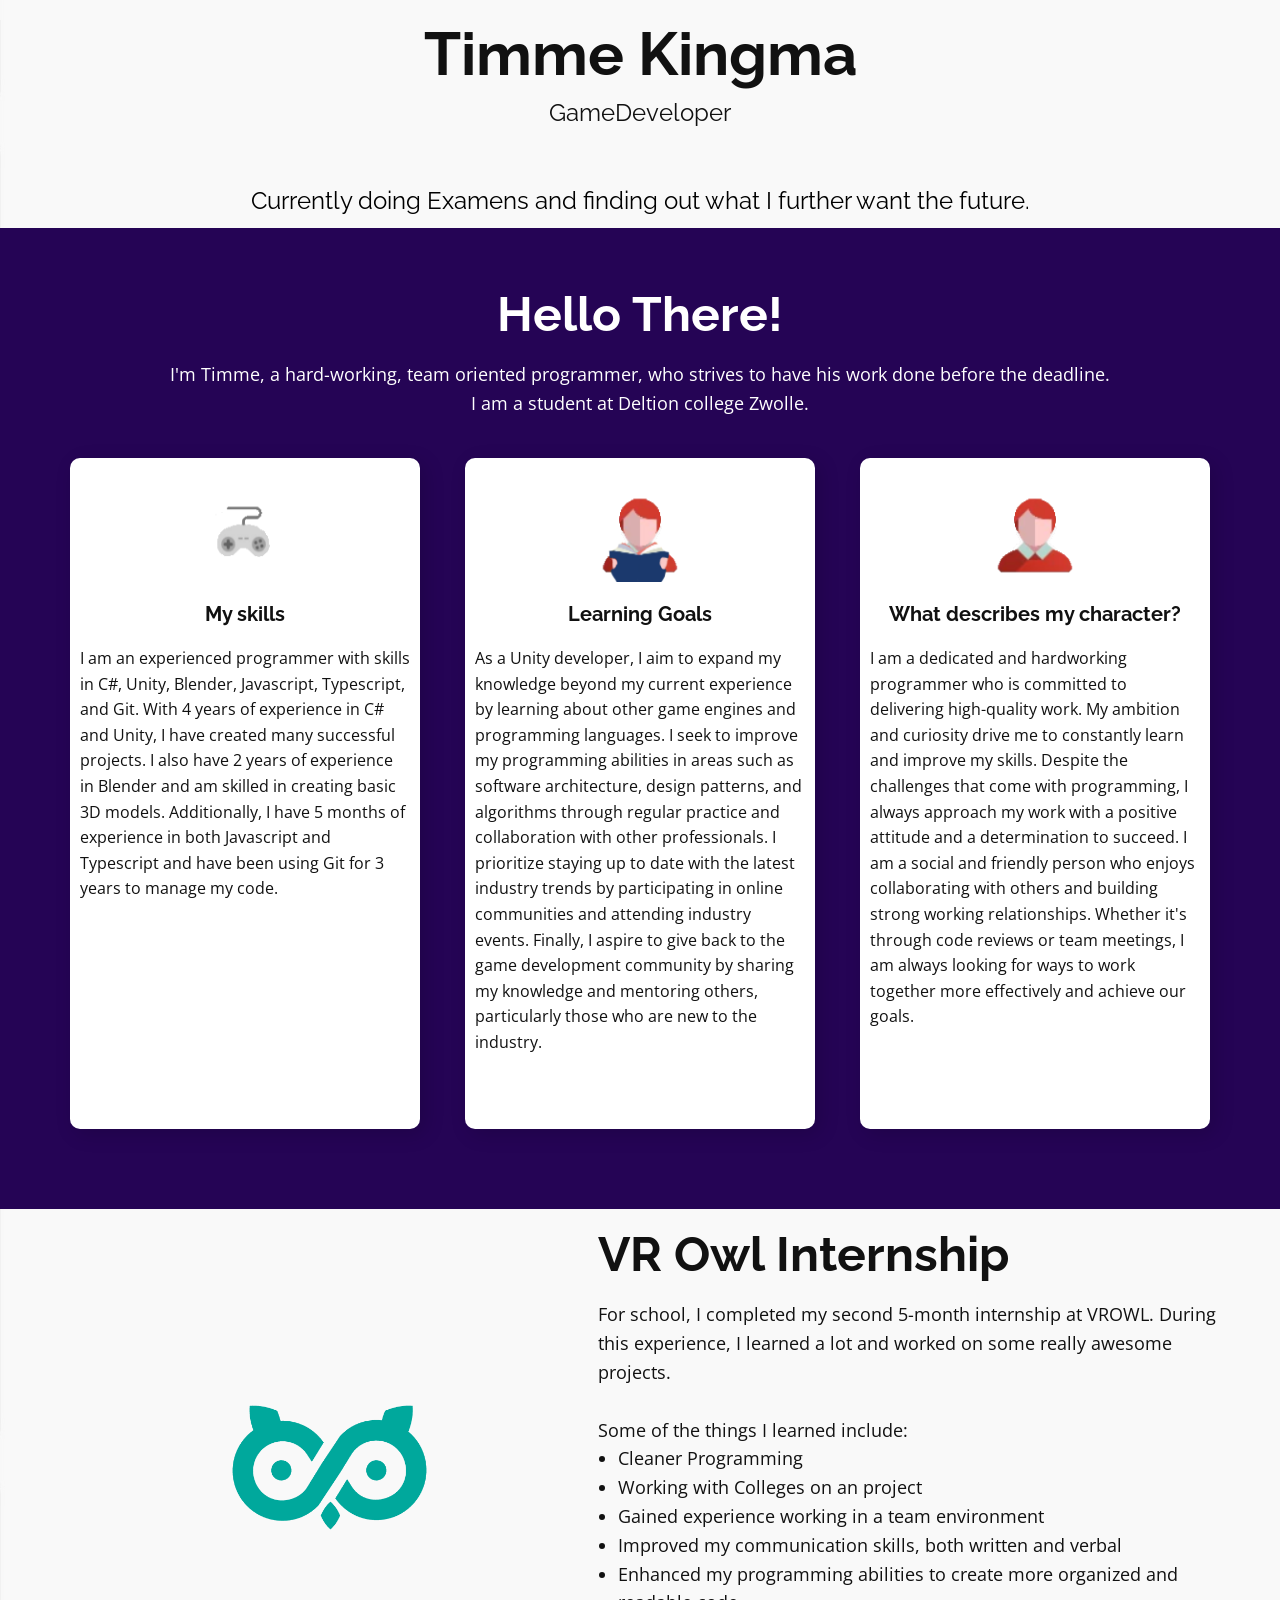
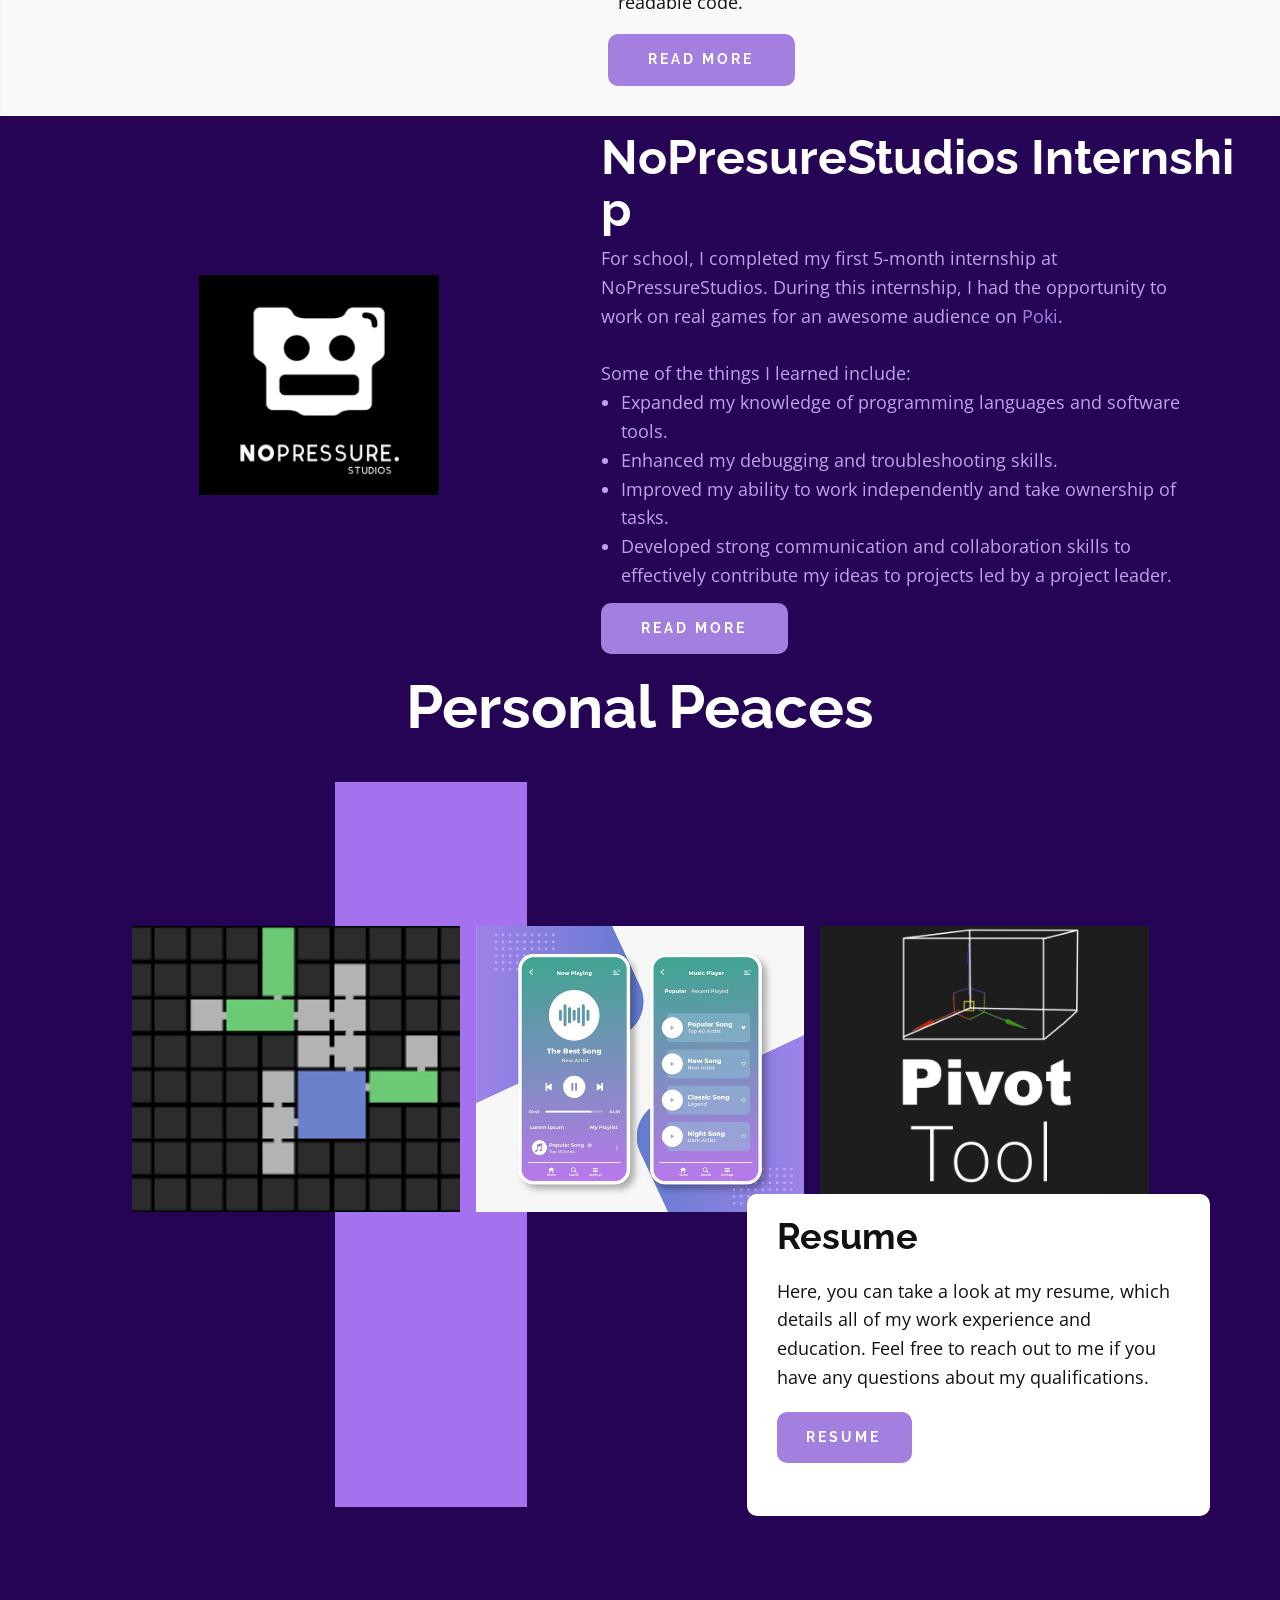
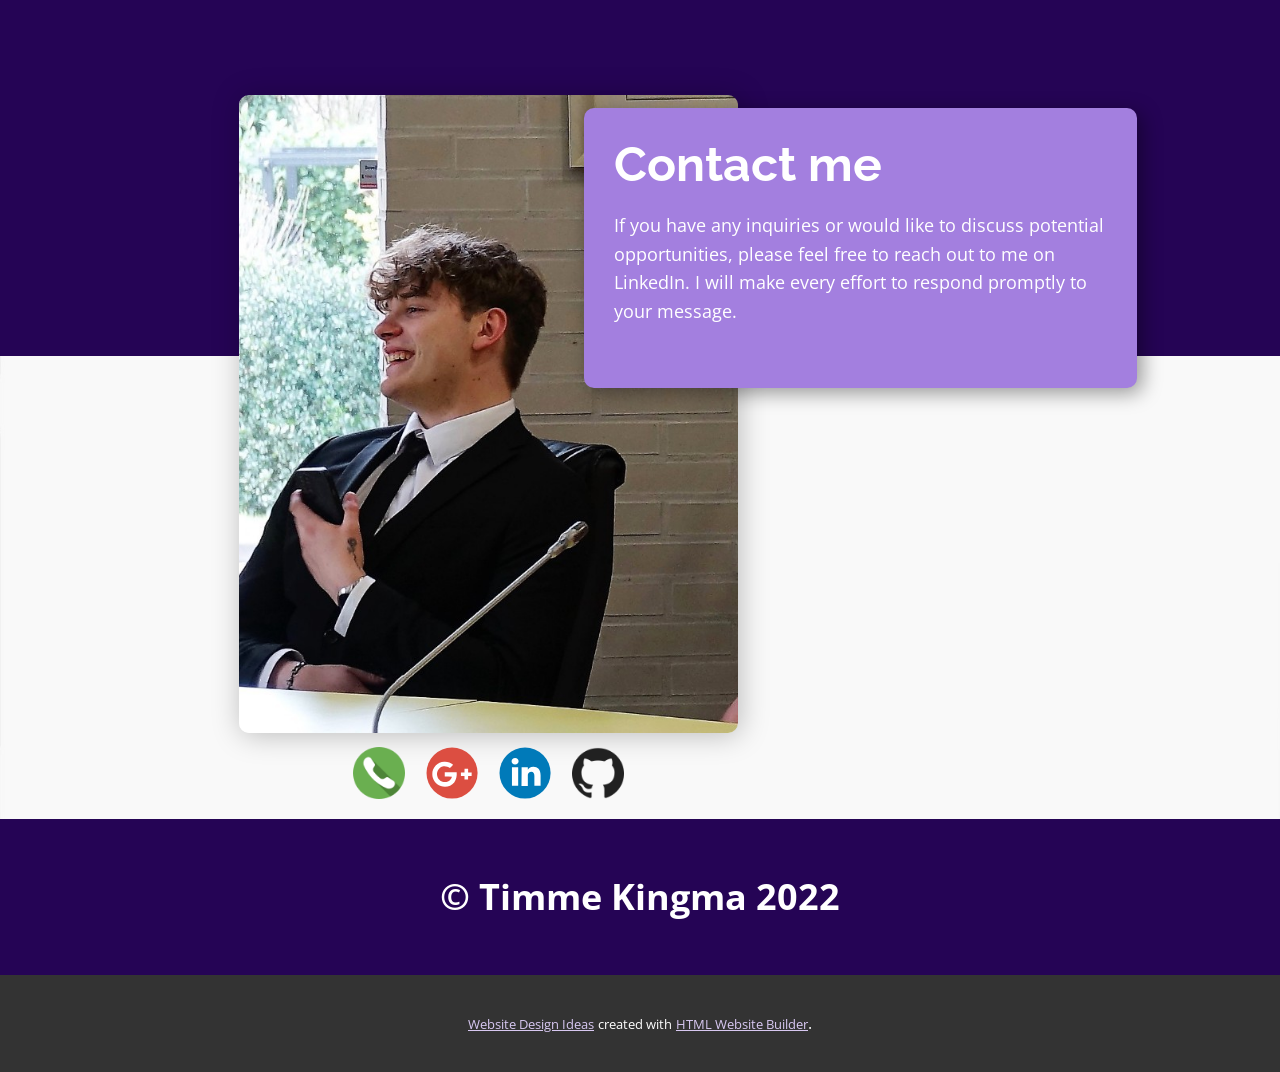
==== Home.html @ 7c161f09 "test" ====
<!DOCTYPE html>
<html style="font-size: 16px;" lang="nl"><head>
    <meta name="viewport" content="width=device-width, initial-scale=1.0">
    <meta charset="utf-8">
    <meta name="keywords" content="Mobile App Development, ​Stimulate your cognitive abilities while having fun, What We Do, Testimonials, Company Services, ​Love the way you work together?, Our Portfolio, About Us, ​Our way, Get in Touch, ​Level up your brand">
    <meta name="description" content="">
    <title>Home</title>
    <link rel="stylesheet" href="nicepage.css" media="screen">
<link rel="stylesheet" href="Home.css" media="screen">
    <script class="u-script" type="text/javascript" src="jquery.js" defer=""></script>
    <script class="u-script" type="text/javascript" src="nicepage.js" defer=""></script>
    <meta name="generator" content="Nicepage 5.6.2, nicepage.com">
    <link id="u-theme-google-font" rel="stylesheet" href="https://fonts.googleapis.com/css?family=Raleway:100,100i,200,200i,300,300i,400,400i,500,500i,600,600i,700,700i,800,800i,900,900i|Open+Sans:300,300i,400,400i,500,500i,600,600i,700,700i,800,800i">
    <link id="u-page-google-font" rel="stylesheet" href="https://fonts.googleapis.com/css?family=Raleway:100,100i,200,200i,300,300i,400,400i,500,500i,600,600i,700,700i,800,800i,900,900i">
    
    
    
    
    
    
    
    <script type="application/ld+json">{
		"@context": "http://schema.org",
		"@type": "Organization",
		"name": "TimmeKingma"
}</script>
    <meta name="theme-color" content="#a37fdf">
    <meta property="og:title" content="Home">
    <meta property="og:type" content="website">
  <meta data-intl-tel-input-cdn-path="intlTelInput/"></head>
  <body class="u-body u-xl-mode" data-lang="nl"><header class="u-clearfix u-container-align-center u-header u-image u-header" id="sec-d402" data-image-width="1980" data-image-height="1321"><div class="u-clearfix u-sheet u-sheet-1"></div></header>
    <section class="u-clearfix u-image u-section-1" id="sec-25ad" data-image-width="1980" data-image-height="1321">
      <div class="u-clearfix u-sheet u-sheet-1">
        <h1 class="u-align-center u-text u-text-1" data-lang-en="Mobile App Development">Timme Kingma</h1>
        <h4 class="u-align-center u-text u-text-2">GameDeveloper</h4>
        <h4 class="u-align-center u-text u-text-black u-text-3"> Currently doing Examens and finding out what I further want the future.</h4>
      </div>
    </section>
    <section class="u-align-center u-clearfix u-palette-5-base u-section-2" id="carousel_d2df">
      <h2 class="u-text u-text-default u-text-1" data-lang-en="Company Services"> Hello There!</h2>
      <p class="u-text u-text-2" data-lang-en="Sample text. Click to select the text box. Click again or double click to start editing the text.&amp;nbsp;Duis aute irure dolor in reprehenderit in voluptate velit esse cillum dolore eu . "> I'm Timme, a hard-working, team oriented programmer, who strives to have his work done before the deadline.<br>&nbsp;I am a student at Deltion college Zwolle.&nbsp;
      </p>
      <div class="u-expanded-width u-shape u-shape-rectangle u-shape-1"></div>
      <div class="u-list u-list-1">
        <div class="u-repeater u-repeater-1">
          <div class="u-container-style u-list-item u-radius-10 u-repeater-item u-shape-round u-white u-list-item-1">
            <div class="u-container-layout u-similar-container u-valign-top u-container-layout-1">
              <img class="u-image u-image-contain u-image-1" src="images/gameicon.png" data-image-width="89" data-image-height="98">
              <h4 class="u-align-center u-text u-text-3" data-lang-en="Prototyping">My skills</h4>
              <p class="u-align-left u-text u-text-4" data-lang-en="Sample text. Click to select the text box. Click again or double click to start editing the text."> I am an experienced programmer with skills in C#, Unity, Blender, Javascript, Typescript, and Git. With 4 years of experience in C# and Unity, I have created many successful projects. I also have 2 years of experience in Blender and am skilled in creating basic 3D models. Additionally, I have 5 months of experience in both Javascript and Typescript and have been using Git for 3 years to manage my code.</p>
            </div>
          </div>
          <div class="u-container-style u-list-item u-radius-10 u-repeater-item u-shape-round u-white u-list-item-2">
            <div class="u-container-layout u-similar-container u-valign-top u-container-layout-2">
              <img class="u-image u-image-contain u-image-2" src="images/learningicon.png" data-image-width="89" data-image-height="98">
              <h4 class="u-align-center u-text u-text-5" data-lang-en="Development">Learning Goals</h4>
              <p class="u-align-left u-text u-text-6" data-lang-en="Sample text. Click to select the text box. Click again or double click to start editing the text."> As a Unity developer, I aim to expand my knowledge beyond my current experience by learning about other game engines and programming languages. I seek to improve my programming abilities in areas such as software architecture, design patterns, and algorithms through regular practice and collaboration with other professionals. I prioritize staying up to date with the latest industry trends by participating in online communities and attending industry events. Finally, I aspire to give back to the game development community by sharing my knowledge and mentoring others, particularly those who are new to the industry.</p>
            </div>
          </div>
          <div class="u-container-style u-list-item u-radius-10 u-repeater-item u-shape-round u-white u-list-item-3">
            <div class="u-container-layout u-similar-container u-valign-top u-container-layout-3">
              <img class="u-image u-image-contain u-image-3" src="images/personicon.png" data-image-width="89" data-image-height="98">
              <h4 class="u-align-center u-text u-text-7" data-lang-en="Innovations"> What describes my character?</h4>
              <p class="u-align-left u-text u-text-8" data-lang-en="Sample text. Click to select the text box. Click again or double click to start editing the text."> I am a dedicated and hardworking programmer who is committed to delivering high-quality work. My ambition and curiosity drive me to constantly learn and improve my skills. Despite the challenges that come with programming, I always approach my work with a positive attitude and a determination to succeed. I am a social and friendly person who enjoys collaborating with others and building strong working relationships. Whether it's through code reviews or team meetings, I am always looking for ways to work together more effectively and achieve our goals.</p>
            </div>
          </div>
        </div>
      </div>
    </section>
    <section class="u-clearfix u-image u-section-3" id="sec-f0a5" data-image-width="1980" data-image-height="1321">
      <div class="u-clearfix u-expanded-width u-layout-wrap u-layout-wrap-1">
        <div class="u-layout">
          <div class="u-layout-row">
            <div class="u-container-style u-layout-cell u-size-27-lg u-size-27-xl u-size-60-md u-size-60-sm u-size-60-xs u-layout-cell-1">
              <div class="u-container-layout u-valign-middle-lg u-valign-middle-xl u-container-layout-1">
                <img class="u-image u-image-1" src="images/vr.png" data-image-width="512" data-image-height="512">
              </div>
            </div>
            <div class="u-align-left u-container-style u-layout-cell u-shape-rectangle u-size-33-lg u-size-33-xl u-size-60-md u-size-60-sm u-size-60-xs u-layout-cell-2">
              <div class="u-container-layout u-container-layout-2">
                <h2 class="u-align-left u-text u-text-1" data-lang-en="​Stimulate your cognitive abilities while having fun">VR Owl Internship</h2>
                <p class="u-align-left u-text u-text-2" data-lang-en="​Stimulate your cognitive abilities while having fun. Inside 'Train your brain' you will find a series of games that will help you stimulate different areas and will serve as a daily brain training."> For school, I completed my second 5-month internship at VROWL. During this experience, I learned a lot and worked on some really awesome projects.&nbsp;<br>
                  <br>Some of the things I learned include:<br>
                </p>
                <ul class="u-align-left u-text u-text-3">
                  <li>Cleaner Programming </li>
                  <li>Working with Colleges on an project </li>
                  <li>Gained experience working in a team environment </li>
                  <li>Improved my communication skills, both written and verbal</li>
                  <li> Enhanced my programming abilities to create more organized and readable code.<br>
                  </li>
                </ul>
                <a href="Intern2.html" class="u-active-palette-1-base u-align-left u-border-none u-btn u-btn-round u-button-style u-custom-font u-font-raleway u-hover-palette-2-light-1 u-palette-1-base u-radius-10 u-text-body-alt-color u-btn-1" data-lang-en="{&quot;content&quot;:&quot;read more&quot;,&quot;href&quot;:&quot;https://nicepage.com/wordpress-themes&quot;}">read more</a>
              </div>
            </div>
          </div>
        </div>
      </div>
    </section>
    <section class="u-align-left u-clearfix u-image u-valign-middle-lg u-valign-middle-xl u-valign-top-md u-valign-top-sm u-section-4" id="carousel_d518" data-image-width="1980" data-image-height="1200">
      <div class="u-clearfix u-expanded-width-lg u-expanded-width-xl u-expanded-width-xs u-layout-wrap u-layout-wrap-1">
        <div class="u-gutter-0 u-layout">
          <div class="u-layout-row">
            <div class="u-container-style u-layout-cell u-size-27-lg u-size-27-xl u-size-60-md u-size-60-sm u-size-60-xs u-layout-cell-1">
              <div class="u-container-layout u-valign-middle-lg u-valign-middle-xl u-container-layout-1">
                <img class="u-image u-image-1" src="images/unnamed.png" data-image-width="512" data-image-height="512">
              </div>
            </div>
            <div class="u-align-left u-container-style u-layout-cell u-left-cell u-shape-rectangle u-size-33-lg u-size-33-xl u-size-60-md u-size-60-sm u-size-60-xs u-layout-cell-2">
              <div class="u-container-layout u-valign-top-xs u-container-layout-2">
                <h2 class="u-align-left u-text u-text-body-alt-color u-text-1" data-lang-en="What We Do">NoPresureStudios&nbsp;Internship </h2>
                <p class="u-align-left u-text u-text-palette-1-light-1 u-text-2" data-lang-en="Ut enim ad minim veniam, quis nostrud exercitation ullamco laboris nisi ut aliquip ex ea commodo consequat. Duis aute irure dolor in reprehenderit in voluptate velit esse cillum "> For school, I completed my first 5-month internship at NoPressureStudios. During this internship, I had the opportunity to work on real games for an awesome audience on <a href="https://poki.com/" class="u-active-none u-border-none u-btn u-button-link u-button-style u-hover-none u-none u-text-palette-1-base u-btn-1">Poki</a>.<br>
                  <br> Some of the things I learned include:
                </p>
                <ul class="u-align-left u-text u-text-palette-1-light-1 u-text-3">
                  <li> Expanded my knowledge of programming languages and software tools.</li>
                  <li>Enhanced my debugging and troubleshooting skills.</li>
                  <li>Improved my ability to work independently and take ownership of tasks.</li>
                  <li>Developed strong communication and collaboration skills to effectively contribute my ideas to projects led by a project leader.</li>
                </ul>
                <a href="Intern1.html" class="u-active-palette-1-base u-align-left u-border-none u-btn u-btn-round u-button-style u-custom-font u-font-raleway u-hover-palette-2-light-1 u-palette-1-base u-radius-10 u-text-body-alt-color u-btn-2" data-lang-en="{&quot;content&quot;:&quot;read more&quot;,&quot;href&quot;:&quot;https://nicepage.com/wordpress-themes&quot;}">read more</a>
              </div>
            </div>
          </div>
        </div>
      </div>
    </section>
    <section class="u-clearfix u-palette-5-base u-section-5" id="carousel_efe0">
      <div class="u-clearfix u-sheet u-sheet-1">
        <h2 class="u-align-center u-text u-text-body-alt-color u-text-1" data-lang-en="What We Do">Personal P​eaces</h2>
        <div class="u-palette-5-light-1 u-shape u-shape-rectangle u-shape-1"></div>
        <div class="u-expanded-width-xs u-gallery u-layout-grid u-lightbox u-no-transition u-show-text-on-hover u-gallery-1">
          <div class="u-gallery-inner u-gallery-inner-1">
            <div class="u-effect-fade u-gallery-item" data-href="Project-1.html" title="Project 1" data-target="_blank">
              <div class="u-back-slide" data-image-width="275" data-image-height="183">
                <img class="u-back-image u-expanded" src="images/levelgener.png">
              </div>
              <div class="u-over-slide u-shading u-over-slide-1">
                <h3 class="u-gallery-heading"></h3>
                <p class="u-gallery-text"></p>
              </div>
            </div>
            <div class="u-effect-fade u-gallery-item u-gallery-item-2" data-image-width="462" data-image-height="417" data-href="Project-2.html" title="Project 2" data-target="_blank">
              <div class="u-back-slide" data-image-width="626" data-image-height="626">
                <img class="u-back-image u-expanded" src="images/music-player-app-interface-set_23-2148547854.jpg">
              </div>
              <div class="u-over-slide u-shading u-over-slide-2">
                <h3 class="u-gallery-heading"></h3>
                <p class="u-gallery-text"></p>
              </div>
            </div>
            <div class="u-effect-fade u-gallery-item u-gallery-item-3" data-href="Project-1.html" title="Project 1" data-target="_blank">
              <div class="u-back-slide" data-image-width="1950" data-image-height="1300">
                <img class="u-back-image u-expanded" src="images/pivottoolsimage.png">
              </div>
              <div class="u-over-slide u-shading u-over-slide-3">
                <h3 class="u-gallery-heading"></h3>
                <p class="u-gallery-text"></p>
              </div>
            </div>
          </div>
        </div>
        <div class="u-container-align-left u-container-style u-group u-radius-10 u-shape-round u-white u-group-1">
          <div class="u-container-layout u-container-layout-1">
            <h2 class="u-align-left u-text u-text-2" data-lang-en="Our Portfolio">Resume</h2>
            <p class="u-align-left u-text u-text-3" data-lang-en="Ut enim ad minim veniam, quis nostrud exercitation ullamco laboris nisi ut aliquip ex ea commodo consequat. Duis aute irure dolor in reprehenderit in voluptate velit esse cillum dolore eu fugiat nulla pariatur.&amp;nbsp;"> Here, you can take a look at my resume, which details all of my work experience and education. Feel free to reach out to me if you have any questions about my qualifications.</p>
            <a href="https://nicepage.com/wordpress-website-builder" class="u-active-custom-color-2 u-align-left u-border-none u-btn u-btn-round u-button-style u-custom-font u-font-raleway u-hover-palette-2-light-1 u-palette-1-base u-radius-10 u-text-body-alt-color u-btn-1" data-animation-name="" data-animation-duration="0" data-animation-delay="0" data-animation-direction="" data-lang-en="{&quot;content&quot;:&quot;learn more&quot;,&quot;href&quot;:&quot;https://nicepage.com/wordpress-website-builder&quot;}">Resume</a>
          </div>
        </div>
        <div class="u-effect-fade u-gallery-item u-gallery-item-4">
          <div class="u-back-slide" data-image-width="462" data-image-height="417">
            <img class="u-back-image u-expanded" src="images/cxcc.jpg">
          </div>
          <div class="u-over-slide u-shading u-over-slide-4">
            <h3 class="u-gallery-heading"></h3>
            <p class="u-gallery-text"></p>
          </div>
        </div>
      </div>
    </section>
    <section class="u-clearfix u-image u-section-6" id="carousel_581b" data-image-width="1980" data-image-height="1321">
      <div class="u-expanded-width u-palette-5-base u-preserve-proportions u-shape u-shape-rectangle u-shape-1"></div>
      <img src="images/pf.jfif" alt="" class="u-image u-image-round u-radius-10 u-image-1" data-image-width="800" data-image-height="800">
      <div class="u-container-style u-group u-palette-1-base u-radius-10 u-shape-round u-group-1">
        <div class="u-container-layout u-container-layout-1">
          <h1 class="u-align-left u-text u-text-1" data-lang-en="About Us"> Contact me</h1>
          <p class="u-align-left u-text u-text-body-alt-color u-text-2" data-lang-en="Nunc mi ipsum faucibus vitae aliquet. Pellentesque elit eget gravida cum sociis natoque penatibus. Urna duis convallis convallis tellus id interdum velit. Proin sed libero enim sed faucibus turpis in.  "> If you have any inquiries or would like to discuss potential opportunities, please feel free to reach out to me on LinkedIn. I will make every effort to respond promptly to your message.</p>
        </div>
      </div>
      <div class="u-social-icons u-spacing-21 u-social-icons-1">
        <a class="u-social-url" target="_blank" href="tel:31615666562" title="telefoon"><span class="u-file-icon u-icon u-social-facebook u-social-icon u-icon-1"><img src="images/552489.png" alt=""></span>
        </a>
        <a class="u-social-url" target="_blank" href="mailto:timme.albert.kingma@gmail.com" title="Email"><span class="u-icon u-icon-circle u-social-google u-social-icon u-icon-2"><svg class="u-svg-link" preserveAspectRatio="xMidYMin slice" viewBox="0 0 112 112" style=""><use xmlns:xlink="http://www.w3.org/1999/xlink" xlink:href="#svg-ede4"></use></svg><svg x="0px" y="0px" viewBox="0 0 112 112" id="svg-ede4" class="u-svg-content"><circle fill="#DC4E41" cx="56.1" cy="56.1" r="55"></circle><path fill="#FFFFFF" d="M60.8,76.3c-6.6,8.6-19,11.1-29,7.7c-10.6-3.5-18.4-14.2-18.2-25.5C13,44.6,25.3,31.8,39.1,31.6
            c7.1-0.6,14,2.1,19.3,6.6c-2.2,2.4-4.4,4.8-6.9,7.1c-4.8-2.9-10.4-5-15.9-3.1c-8.8,2.6-14.3,13-10.9,21.8
            c2.7,9.1,13.7,14.1,22.5,10.2c4.5-1.6,7.5-5.7,8.7-10.2c-5.1-0.1-10.2,0-15.5-0.2c0-3,0-6.1,0-9.2c8.6,0,17.1,0,25.7,0
            C66.7,62.3,65.5,70.4,60.8,76.3z M98.3,62.5c-2.6,0-5.1,0-7.7,0c0,2.6,0,5.1,0,7.7c-2.6,0-5.1,0-7.7,0c0-2.6,0-5.1,0-7.7
            c-2.6,0-5.1,0-7.7,0c0-2.6,0-5.1,0-7.7c2.6,0,5.1,0,7.7,0c0-2.6,0-5.1,0.1-7.7c2.6,0,5.1,0,7.7,0c0,2.6,0,5.1,0,7.7
            c2.6,0,5.1,0,7.7,0C98.3,57.3,98.3,59.9,98.3,62.5z"></path></svg></span>
        </a>
        <a class="u-social-url" target="_blank" href="https://nicepage.com/k/ticket-html-templates" title="https://www.linkedin.com/in/timme-kingma-a97a0a202/"><span class="u-icon u-icon-circle u-social-icon u-social-linkedin u-icon-3"><svg class="u-svg-link" preserveAspectRatio="xMidYMin slice" viewBox="0 0 112 112" style=""><use xmlns:xlink="http://www.w3.org/1999/xlink" xlink:href="#svg-270d"></use></svg><svg x="0px" y="0px" viewBox="0 0 112 112" id="svg-270d" class="u-svg-content"><circle fill="#007AB9" cx="56.1" cy="56.1" r="55"></circle><path fill="#FFFFFF" d="M41.3,83.7H27.9V43.4h13.4V83.7z M34.6,37.9L34.6,37.9c-4.6,0-7.5-3.1-7.5-7c0-4,3-7,7.6-7s7.4,3,7.5,7
            C42.2,34.8,39.2,37.9,34.6,37.9z M89.6,83.7H76.2V62.2c0-5.4-1.9-9.1-6.8-9.1c-3.7,0-5.9,2.5-6.9,4.9c-0.4,0.9-0.4,2.1-0.4,3.3v22.5
            H48.7c0,0,0.2-36.5,0-40.3h13.4v5.7c1.8-2.7,5-6.7,12.1-6.7c8.8,0,15.4,5.8,15.4,18.1V83.7z"></path></svg></span>
        </a>
        <a class="u-social-url" target="_blank" href="https://nicepage.com/k/offer-html-templates" title="https://github.com/ATkingma"><span class="u-file-icon u-icon u-social-icon u-social-instagram u-icon-4"><img src="images/2111425.png" alt=""></span>
        </a>
      </div>
    </section>
    
    
    <footer class="u-align-center u-clearfix u-footer u-palette-5-base u-footer" id="sec-6d3f"><div class="u-clearfix u-sheet u-valign-middle u-sheet-1">
        <p class="u-small-text u-text u-text-variant u-text-1" data-lang-en="Sample text. Click to select the Text Element."> © Timme Kingma 2022</p>
      </div></footer>
    <section class="u-backlink u-clearfix u-grey-80">
      <a class="u-link" href="https://nicepage.com/website-design" target="_blank">
        <span>Website Design Ideas</span>
      </a>
      <p class="u-text">
        <span>created with</span>
      </p>
      <a class="u-link" href="https://nicepage.com/html-website-builder" target="_blank">
        <span>HTML Website Builder</span>
      </a>. 
    </section>
  
</body></html>
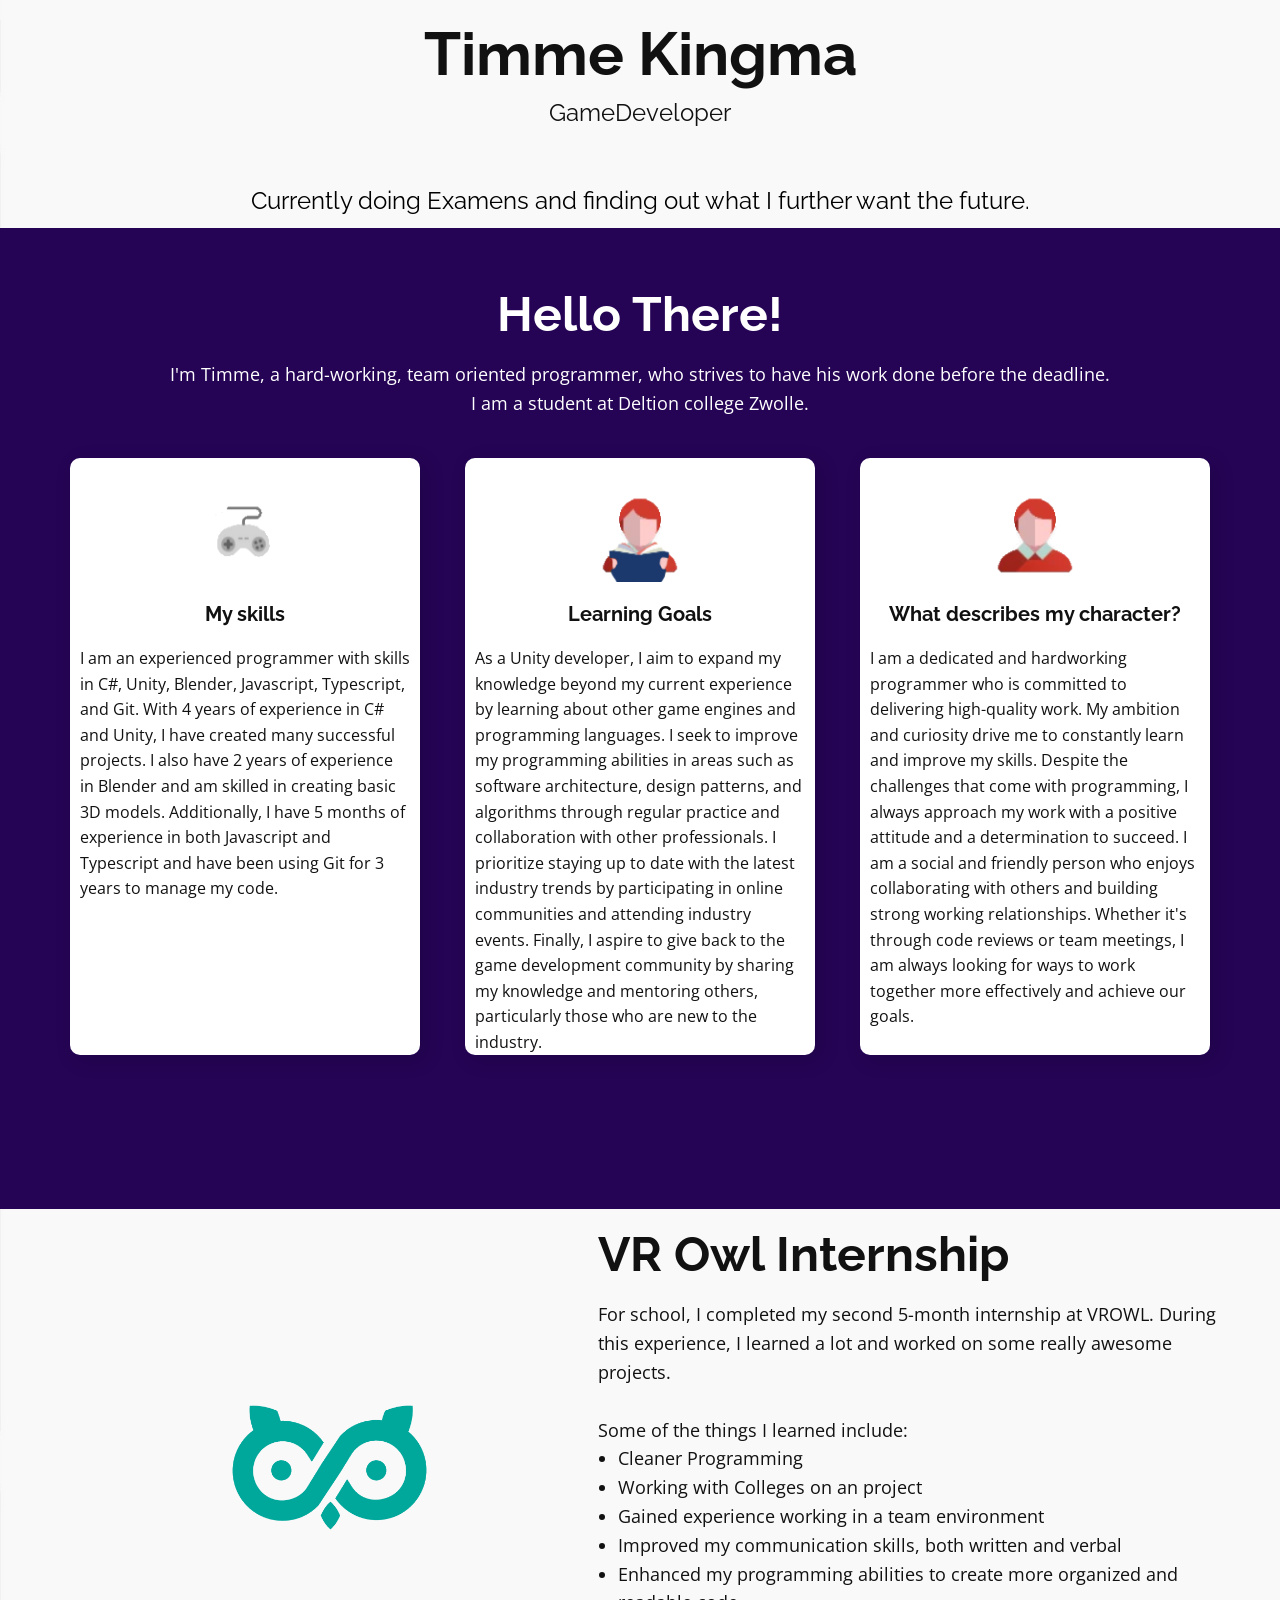
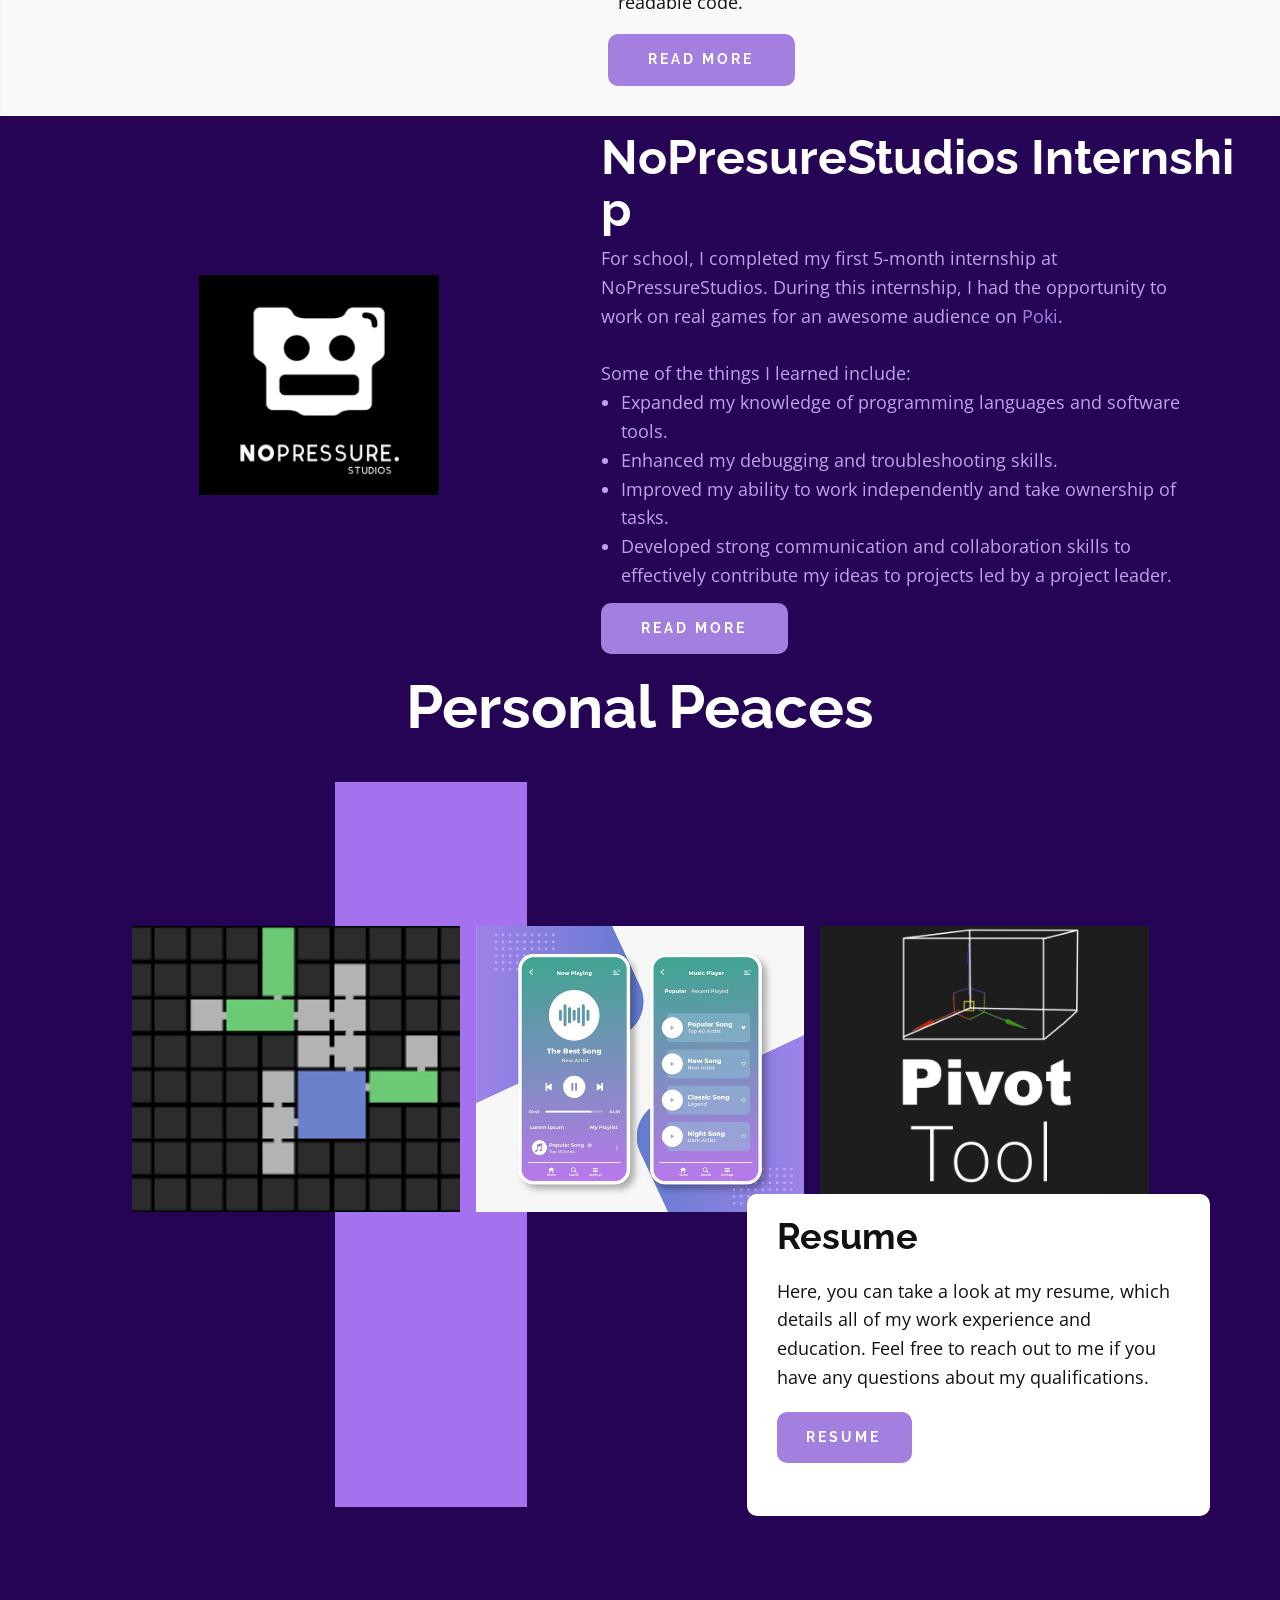
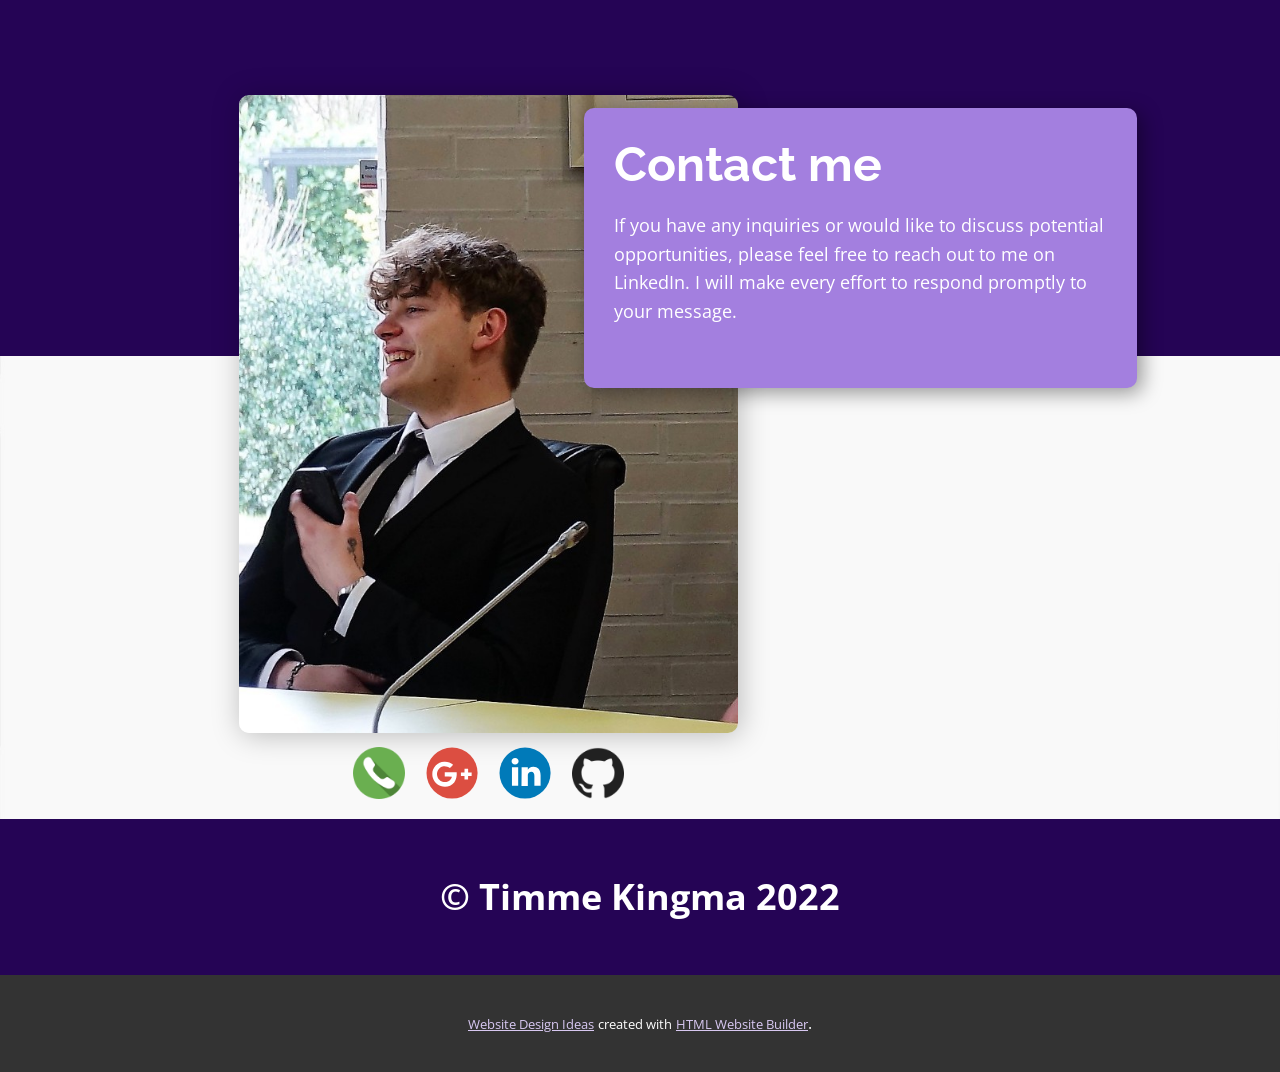
==== commit fb2904c6: "publish new" ====
--- a/Home.html
+++ b/Home.html
@@ -164,7 +164,7 @@
           <div class="u-container-layout u-container-layout-1">
             <h2 class="u-align-left u-text u-text-2" data-lang-en="Our Portfolio">Resume</h2>
             <p class="u-align-left u-text u-text-3" data-lang-en="Ut enim ad minim veniam, quis nostrud exercitation ullamco laboris nisi ut aliquip ex ea commodo consequat. Duis aute irure dolor in reprehenderit in voluptate velit esse cillum dolore eu fugiat nulla pariatur.&amp;nbsp;"> Here, you can take a look at my resume, which details all of my work experience and education. Feel free to reach out to me if you have any questions about my qualifications.</p>
-            <a href="https://nicepage.com/wordpress-website-builder" class="u-active-custom-color-2 u-align-left u-border-none u-btn u-btn-round u-button-style u-custom-font u-font-raleway u-hover-palette-2-light-1 u-palette-1-base u-radius-10 u-text-body-alt-color u-btn-1" data-animation-name="" data-animation-duration="0" data-animation-delay="0" data-animation-direction="" data-lang-en="{&quot;content&quot;:&quot;learn more&quot;,&quot;href&quot;:&quot;https://nicepage.com/wordpress-website-builder&quot;}">Resume</a>
+            <a href="https://docs.google.com/document/d/1-nixK9iyRBv9Y_Fn2bHW770OlN1-jOpNlRf42pw8mCI/edit?usp=sharing" class="u-active-custom-color-2 u-align-left u-border-none u-btn u-btn-round u-button-style u-custom-font u-font-raleway u-hover-palette-2-light-1 u-palette-1-base u-radius-10 u-text-body-alt-color u-btn-1" data-animation-name="" data-animation-duration="0" data-animation-delay="0" data-animation-direction="" data-lang-en="{&quot;content&quot;:&quot;learn more&quot;,&quot;href&quot;:&quot;https://nicepage.com/wordpress-website-builder&quot;}" target="_blank">Resume</a>
           </div>
         </div>
         <div class="u-effect-fade u-gallery-item u-gallery-item-4">
--- a/Home.css
+++ b/Home.css
@@ -86,7 +86,7 @@
 
 .u-section-2 .u-repeater-1 {
   grid-template-columns: calc(33.3333% - 30px) calc(33.3333% - 30px) calc(33.3333% - 30px);
-  min-height: 671px;
+  min-height: 586px;
   grid-gap: 45px 45px;
 }
 
@@ -120,7 +120,7 @@
 }
 
 .u-section-2 .u-container-layout-2 {
-  padding: 30px 0;
+  padding: 30px 0 0;
 }
 
 .u-section-2 .u-image-2 {
@@ -146,7 +146,7 @@
 }
 
 .u-section-2 .u-container-layout-3 {
-  padding: 30px 0;
+  padding: 30px 0 23px;
 }
 
 .u-section-2 .u-image-3 {
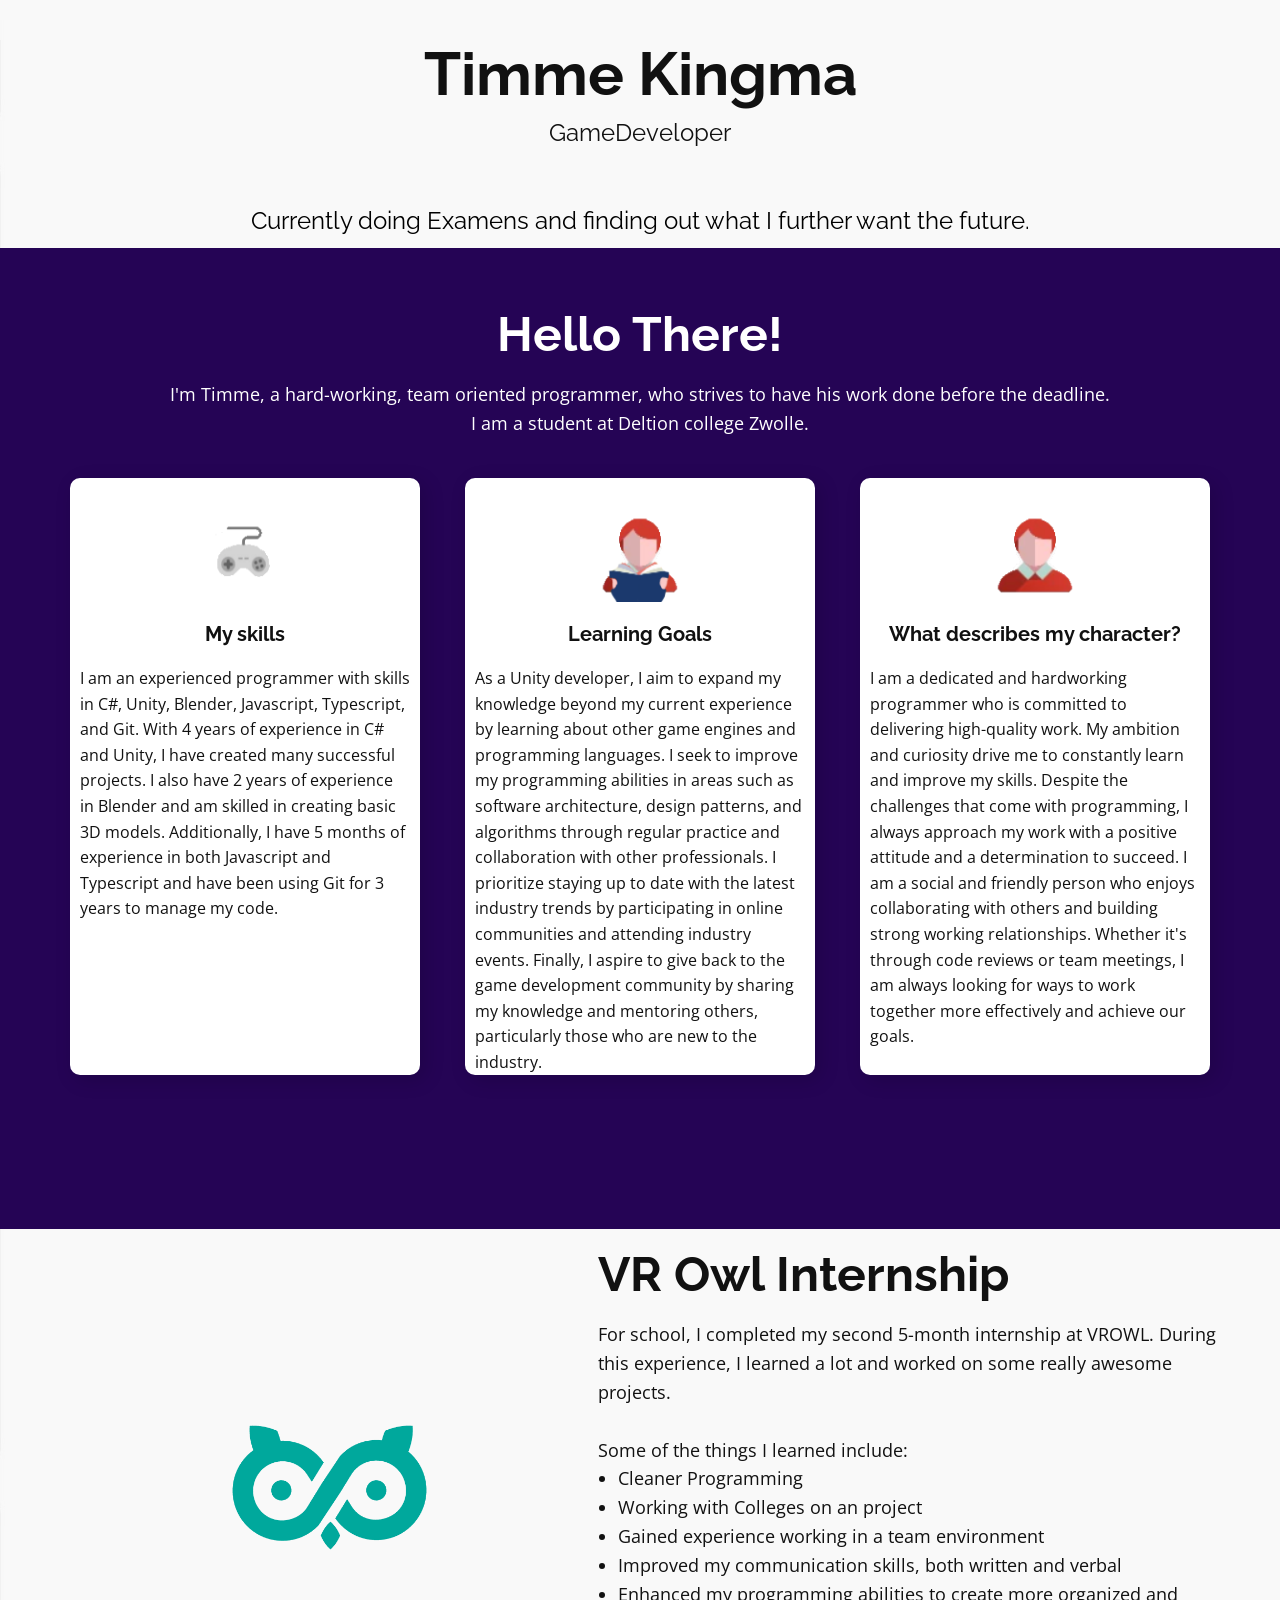
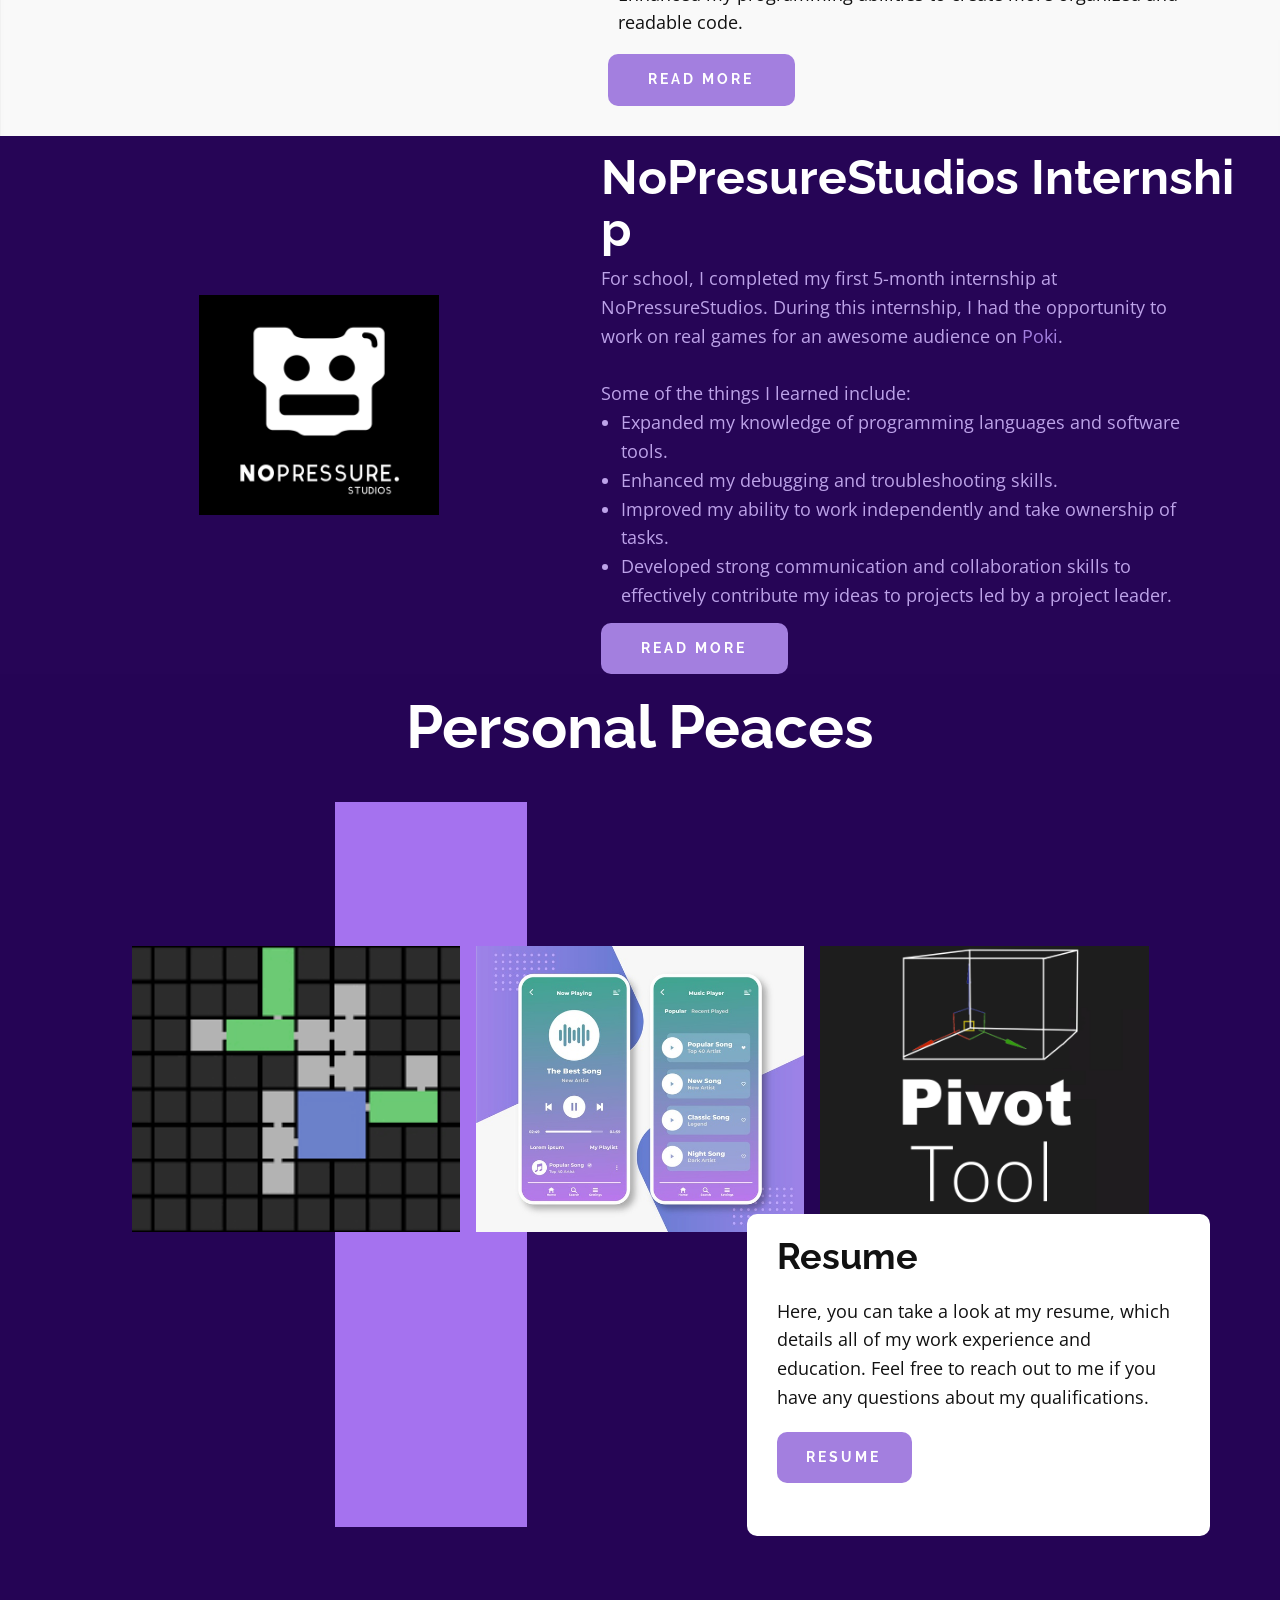
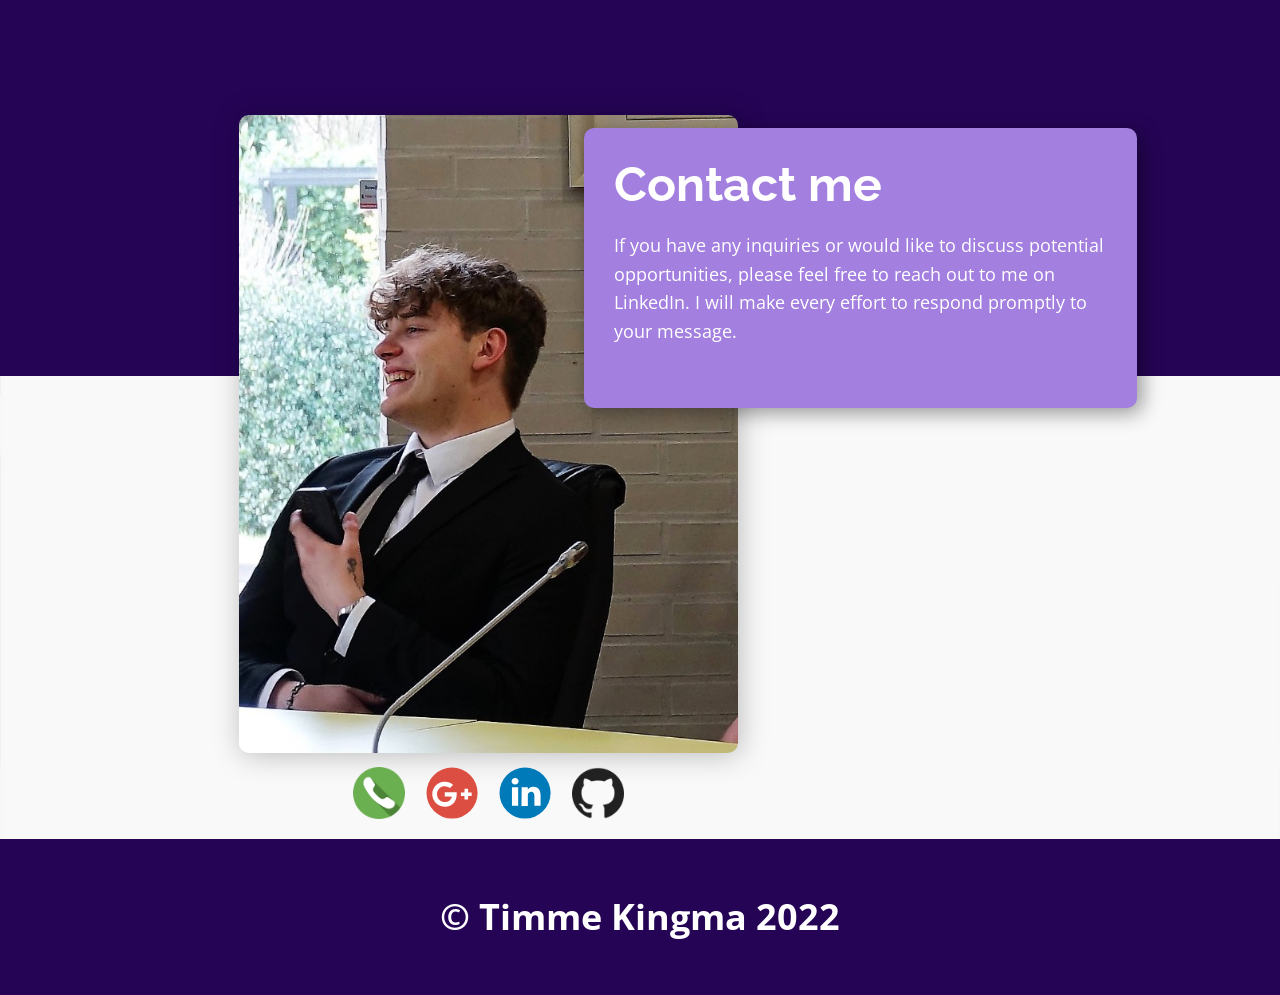
==== commit df633365: "last changes" ====
--- a/Home.html
+++ b/Home.html
@@ -27,6 +27,26 @@
     <meta name="theme-color" content="#a37fdf">
     <meta property="og:title" content="Home">
     <meta property="og:type" content="website">
+    <body class="u-body u-xl-mode"><header class="u-align-left u-clearfix u-header u-white u-header" id="sec-ab9d"><div class="u-align-left u-clearfix u-sheet u-sheet-1"></div></header>
+      <section id="sidebar">
+        <div class="inner">
+          <nav>
+            <ul>
+      <li><a href="#carousel_2505">Welcome</a></li>
+      <li><a href="#sec-d8f7">InternShip Projects</a></li>
+      <li><a href="#carousel_6ce3">Personal Projects</a></li>
+      <li><a href="#sec-eec9">Contact Me</a></li>
+      <li><a href=" "></a></li>
+      <li><a href=" "></a></li>
+      <li><a href=" "></a></li>
+      <li><a href=" "></a></li>
+      <li><a href=" "></a></li>
+      <li><a href=" "></a></li>
+      <li><a href=" "></a></li>
+    </ul>
+    </nav>
+    </div>
+    </section>
   <meta data-intl-tel-input-cdn-path="intlTelInput/"></head>
   <body class="u-body u-xl-mode" data-lang="nl"><header class="u-clearfix u-container-align-center u-header u-image u-header" id="sec-d402" data-image-width="1980" data-image-height="1321"><div class="u-clearfix u-sheet u-sheet-1"></div></header>
     <section class="u-clearfix u-image u-section-1" id="sec-25ad" data-image-width="1980" data-image-height="1321">
@@ -149,7 +169,7 @@
                 <p class="u-gallery-text"></p>
               </div>
             </div>
-            <div class="u-effect-fade u-gallery-item u-gallery-item-3" data-href="Project-1.html" title="Project 1" data-target="_blank">
+            <div class="u-effect-fade u-gallery-item u-gallery-item-3" data-href="Project-3.html" title="Project 1" data-target="_blank">
               <div class="u-back-slide" data-image-width="1950" data-image-height="1300">
                 <img class="u-back-image u-expanded" src="images/pivottoolsimage.png">
               </div>
@@ -197,11 +217,11 @@
             c-2.6,0-5.1,0-7.7,0c0-2.6,0-5.1,0-7.7c2.6,0,5.1,0,7.7,0c0-2.6,0-5.1,0.1-7.7c2.6,0,5.1,0,7.7,0c0,2.6,0,5.1,0,7.7
             c2.6,0,5.1,0,7.7,0C98.3,57.3,98.3,59.9,98.3,62.5z"></path></svg></span>
         </a>
-        <a class="u-social-url" target="_blank" href="https://nicepage.com/k/ticket-html-templates" title="https://www.linkedin.com/in/timme-kingma-a97a0a202/"><span class="u-icon u-icon-circle u-social-icon u-social-linkedin u-icon-3"><svg class="u-svg-link" preserveAspectRatio="xMidYMin slice" viewBox="0 0 112 112" style=""><use xmlns:xlink="http://www.w3.org/1999/xlink" xlink:href="#svg-270d"></use></svg><svg x="0px" y="0px" viewBox="0 0 112 112" id="svg-270d" class="u-svg-content"><circle fill="#007AB9" cx="56.1" cy="56.1" r="55"></circle><path fill="#FFFFFF" d="M41.3,83.7H27.9V43.4h13.4V83.7z M34.6,37.9L34.6,37.9c-4.6,0-7.5-3.1-7.5-7c0-4,3-7,7.6-7s7.4,3,7.5,7
+        <a class="u-social-url" target="_blank" href="https://www.linkedin.com/in/timme-kingma-a97a0a202/" title="linkdin"><span class="u-icon u-icon-circle u-social-icon u-social-linkedin u-icon-3"><svg class="u-svg-link" preserveAspectRatio="xMidYMin slice" viewBox="0 0 112 112" style=""><use xmlns:xlink="http://www.w3.org/1999/xlink" xlink:href="#svg-270d"></use></svg><svg x="0px" y="0px" viewBox="0 0 112 112" id="svg-270d" class="u-svg-content"><circle fill="#007AB9" cx="56.1" cy="56.1" r="55"></circle><path fill="#FFFFFF" d="M41.3,83.7H27.9V43.4h13.4V83.7z M34.6,37.9L34.6,37.9c-4.6,0-7.5-3.1-7.5-7c0-4,3-7,7.6-7s7.4,3,7.5,7
             C42.2,34.8,39.2,37.9,34.6,37.9z M89.6,83.7H76.2V62.2c0-5.4-1.9-9.1-6.8-9.1c-3.7,0-5.9,2.5-6.9,4.9c-0.4,0.9-0.4,2.1-0.4,3.3v22.5
             H48.7c0,0,0.2-36.5,0-40.3h13.4v5.7c1.8-2.7,5-6.7,12.1-6.7c8.8,0,15.4,5.8,15.4,18.1V83.7z"></path></svg></span>
         </a>
-        <a class="u-social-url" target="_blank" href="https://nicepage.com/k/offer-html-templates" title="https://github.com/ATkingma"><span class="u-file-icon u-icon u-social-icon u-social-instagram u-icon-4"><img src="images/2111425.png" alt=""></span>
+        <a class="u-social-url" target="_blank" href="https://github.com/ATkingma" title="github"><span class="u-file-icon u-icon u-social-icon u-social-instagram u-icon-4"><img src="images/2111425.png" alt=""></span>
         </a>
       </div>
     </section>
@@ -210,16 +230,4 @@
     <footer class="u-align-center u-clearfix u-footer u-palette-5-base u-footer" id="sec-6d3f"><div class="u-clearfix u-sheet u-valign-middle u-sheet-1">
         <p class="u-small-text u-text u-text-variant u-text-1" data-lang-en="Sample text. Click to select the Text Element."> © Timme Kingma 2022</p>
       </div></footer>
-    <section class="u-backlink u-clearfix u-grey-80">
-      <a class="u-link" href="https://nicepage.com/website-design" target="_blank">
-        <span>Website Design Ideas</span>
-      </a>
-      <p class="u-text">
-        <span>created with</span>
-      </p>
-      <a class="u-link" href="https://nicepage.com/html-website-builder" target="_blank">
-        <span>HTML Website Builder</span>
-      </a>. 
-    </section>
-  
 </body></html>
--- a/nicepage.css
+++ b/nicepage.css
@@ -41746,4 +41746,351 @@
 
  /*begin-variables base-font-size*/ 
  html { font-size: 16px; }
- /*end-variables base-font-size*/+ /*end-variables base-font-size*/
+ #sidebar {
+  padding: 2.5em 2.5em 0.5em 2.5em ;
+  background: #F9F9F9;
+  cursor: default;
+  height: 100vh;
+  left: 0;
+  overflow-x: hidden;
+  overflow-y: auto;
+  position: fixed;
+  text-align: left;
+  top: 0;
+  width: 14.5em;
+  z-index: 10000;
+ }
+ 
+  #sidebar > .inner {
+      display: -moz-flex;
+      display: -webkit-flex;
+      display: -ms-flex;
+      display: flex;
+      -moz-flex-direction: column;
+      -webkit-flex-direction: column;
+      -ms-flex-direction: column;
+      flex-direction: column;
+      -moz-justify-content: center;
+      -webkit-justify-content: center;
+      -ms-justify-content: center;
+      justify-content: center;
+      -moz-transform: translateY(0);
+      -webkit-transform: translateY(0);
+      -ms-transform: translateY(0);
+      transform: translateY(0);
+      -moz-transition: opacity 1s ease;
+      -webkit-transition: opacity 1s ease;
+      -ms-transition: opacity 1s ease;
+      transition: opacity 1s ease;
+      min-height: 100%;
+      opacity: 1;
+      width: 100%;
+  }
+ 
+      body.is-ie #sidebar > .inner {
+          height: 100%;
+      }
+ 
+  #sidebar nav > ul {
+      list-style: none;
+      padding: 0;
+  }
+ 
+      #sidebar nav > ul > li {
+          -moz-transform: translateY(0);
+          -webkit-transform: translateY(0);
+          -ms-transform: translateY(0);
+          transform: translateY(0);
+          -moz-transition: opacity 0.15s ease, -moz-transform 0.75s ease;
+          -webkit-transition: opacity 0.15s ease, -webkit-transform 0.75s ease;
+          -ms-transition: opacity 0.15s ease, -ms-transform 0.75s ease;
+          transition: opacity 0.15s ease, transform 0.75s ease;
+          margin: 1.5em 0 0 0;
+          opacity: 1;
+          padding: 0;
+          position: relative;
+      }
+ 
+          #sidebar nav > ul > li:first-child {
+              margin: 0;
+          }
+ 
+          #sidebar nav > ul > li:nth-child(1) {
+              -moz-transition-delay: 0.45s;
+              -webkit-transition-delay: 0.45s;
+              -ms-transition-delay: 0.45s;
+              transition-delay: 0.45s;
+          }
+ 
+          #sidebar nav > ul > li:nth-child(2) {
+              -moz-transition-delay: 0.65s;
+              -webkit-transition-delay: 0.65s;
+              -ms-transition-delay: 0.65s;
+              transition-delay: 0.65s;
+          }
+ 
+          #sidebar nav > ul > li:nth-child(3) {
+              -moz-transition-delay: 0.85s;
+              -webkit-transition-delay: 0.85s;
+              -ms-transition-delay: 0.85s;
+              transition-delay: 0.85s;
+          }
+ 
+          #sidebar nav > ul > li:nth-child(4) {
+              -moz-transition-delay: 1.05s;
+              -webkit-transition-delay: 1.05s;
+              -ms-transition-delay: 1.05s;
+              transition-delay: 1.05s;
+          }
+ 
+          #sidebar nav > ul > li:nth-child(5) {
+              -moz-transition-delay: 1.25s;
+              -webkit-transition-delay: 1.25s;
+              -ms-transition-delay: 1.25s;
+              transition-delay: 1.25s;
+          }
+ 
+          #sidebar nav > ul > li:nth-child(6) {
+              -moz-transition-delay: 1.45s;
+              -webkit-transition-delay: 1.45s;
+              -ms-transition-delay: 1.45s;
+              transition-delay: 1.45s;
+          }
+ 
+          #sidebar nav > ul > li:nth-child(7) {
+              -moz-transition-delay: 1.65s;
+              -webkit-transition-delay: 1.65s;
+              -ms-transition-delay: 1.65s;
+              transition-delay: 1.65s;
+          }
+ 
+          #sidebar nav > ul > li:nth-child(8) {
+              -moz-transition-delay: 1.85s;
+              -webkit-transition-delay: 1.85s;
+              -ms-transition-delay: 1.85s;
+              transition-delay: 1.85s;
+          }
+ 
+          #sidebar nav > ul > li:nth-child(9) {
+              -moz-transition-delay: 2.05s;
+              -webkit-transition-delay: 2.05s;
+              -ms-transition-delay: 2.05s;
+              transition-delay: 2.05s;
+          }
+ 
+          #sidebar nav > ul > li:nth-child(10) {
+              -moz-transition-delay: 2.25s;
+              -webkit-transition-delay: 2.25s;
+              -ms-transition-delay: 2.25s;
+              transition-delay: 2.25s;
+          }
+ 
+          #sidebar nav > ul > li:nth-child(11) {
+              -moz-transition-delay: 2.45s;
+              -webkit-transition-delay: 2.45s;
+              -ms-transition-delay: 2.45s;
+              transition-delay: 2.45s;
+          }
+ 
+          #sidebar nav > ul > li:nth-child(12) {
+              -moz-transition-delay: 2.65s;
+              -webkit-transition-delay: 2.65s;
+              -ms-transition-delay: 2.65s;
+              transition-delay: 2.65s;
+          }
+ 
+          #sidebar nav > ul > li:nth-child(13) {
+              -moz-transition-delay: 2.85s;
+              -webkit-transition-delay: 2.85s;
+              -ms-transition-delay: 2.85s;
+              transition-delay: 2.85s;
+          }
+ 
+          #sidebar nav > ul > li:nth-child(14) {
+              -moz-transition-delay: 3.05s;
+              -webkit-transition-delay: 3.05s;
+              -ms-transition-delay: 3.05s;
+              transition-delay: 3.05s;
+          }
+ 
+          #sidebar nav > ul > li:nth-child(15) {
+              -moz-transition-delay: 3.25s;
+              -webkit-transition-delay: 3.25s;
+              -ms-transition-delay: 3.25s;
+              transition-delay: 3.25s;
+          }
+ 
+          #sidebar nav > ul > li:nth-child(16) {
+              -moz-transition-delay: 3.45s;
+              -webkit-transition-delay: 3.45s;
+              -ms-transition-delay: 3.45s;
+              transition-delay: 3.45s;
+          }
+ 
+          #sidebar nav > ul > li:nth-child(17) {
+              -moz-transition-delay: 3.65s;
+              -webkit-transition-delay: 3.65s;
+              -ms-transition-delay: 3.65s;
+              transition-delay: 3.65s;
+          }
+ 
+          #sidebar nav > ul > li:nth-child(18) {
+              -moz-transition-delay: 3.85s;
+              -webkit-transition-delay: 3.85s;
+              -ms-transition-delay: 3.85s;
+              transition-delay: 3.85s;
+          }
+ 
+          #sidebar nav > ul > li:nth-child(19) {
+              -moz-transition-delay: 4.05s;
+              -webkit-transition-delay: 4.05s;
+              -ms-transition-delay: 4.05s;
+              transition-delay: 4.05s;
+          }
+ 
+          #sidebar nav > ul > li:nth-child(20) {
+              -moz-transition-delay: 4.25s;
+              -webkit-transition-delay: 4.25s;
+              -ms-transition-delay: 4.25s;
+              transition-delay: 4.25s;
+          }
+ 
+  #sidebar nav a {
+      -moz-transition: color 0.2s ease;
+      -webkit-transition: color 0.2s ease;
+      -ms-transition: color 0.2s ease;
+      transition: color 0.2s ease;
+      border: 0;
+      color: #250455;
+      display: block;
+      font-size: 0.6em;
+      font-weight: bold;
+      letter-spacing: 0.25em;
+      line-height: 1.75;
+      outline: 0;
+      padding: 1.35em 0;
+      position: relative;
+      text-decoration: none;
+      text-transform: uppercase;
+  }
+ 
+      #sidebar nav a:before, #sidebar nav a:after {
+          border-radius: 0.2em;
+          bottom: 0;
+          content: '';
+          height: 0.2em;
+          position: absolute;
+          right: 0;
+          width: 100%;
+      }
+ 
+      #sidebar nav a:before {
+          background: #F9F9F9;
+      }
+ 
+      #sidebar nav a:after {
+          background-image: -moz-linear-gradient(to right, #ffffff, #ffffff);
+          background-image: -webkit-linear-gradient(to right, #ffffff, #ffffff);
+          background-image: -ms-linear-gradient(to right, #ffffff, #ffffff);
+          background-image: linear-gradient(to right, #ffffff, #ffffff);
+          -moz-transition: max-width 0.2s ease;
+          -webkit-transition: max-width 0.2s ease;
+          -ms-transition: max-width 0.2s ease;
+          transition: max-width 0.2s ease;
+          max-width: 0;
+      }
+ 
+      #sidebar nav a:hover {
+          color: #916ad5;
+      }
+ 
+      #sidebar nav a.active {
+          color: #916ad5;
+      }
+ 
+          #sidebar nav a.active:after {
+              max-width: 100%;
+          }
+ 
+  body.is-preload #sidebar > .inner {
+      opacity: 0;
+  }
+ 
+  body.is-preload #sidebar nav ul li {
+      -moz-transform: translateY(2em);
+      -webkit-transform: translateY(2em);
+      -ms-transform: translateY(2em);
+      transform: translateY(2em);
+      opacity: 0;
+  }
+ 
+  @media screen and (max-width: 16050px) {
+ 
+      #sidebar {
+          height: 3.5em;
+          left: 0;
+          line-height: 3.5em;
+          overflow: hidden;
+          padding: 0;
+          text-align: center;
+          top: 0;
+          width: 100%;
+      }
+ 
+          #sidebar > .inner {
+              -moz-flex-direction: row;
+              -webkit-flex-direction: row;
+              -ms-flex-direction: row;
+              flex-direction: row;
+              -moz-align-items: -moz-stretch;
+              -webkit-align-items: -webkit-stretch;
+              -ms-align-items: -ms-stretch;
+              align-items: stretch;
+              height: inherit;
+              line-height: inherit;
+          }
+ 
+          #sidebar nav {
+              height: inherit;
+              line-height: inherit;
+          }
+ 
+              #sidebar nav ul {
+                  display: -moz-flex;
+                  display: -webkit-flex;
+                  display: -ms-flex;
+                  display: flex;
+                  height: inherit;
+                  line-height: inherit;
+                  margin: 0;
+              }
+ 
+                  #sidebar nav ul li {
+                      display: block;
+                      height: inherit;
+                      line-height: inherit;
+                      margin: 0 0 0 2em;
+                      padding: 0;
+                  }
+ 
+              #sidebar nav a {
+                  height: inherit;
+                  line-height: inherit;
+                  padding: 0;
+              }
+ 
+                  #sidebar nav a:after {
+                      background-image: none;
+                      background-color: #916ad5;
+                  }
+ 
+  }
+ 
+  @media screen and (max-width: 1650px) {
+ 
+      #sidebar {
+          display: none;
+      }
+ 
+  }
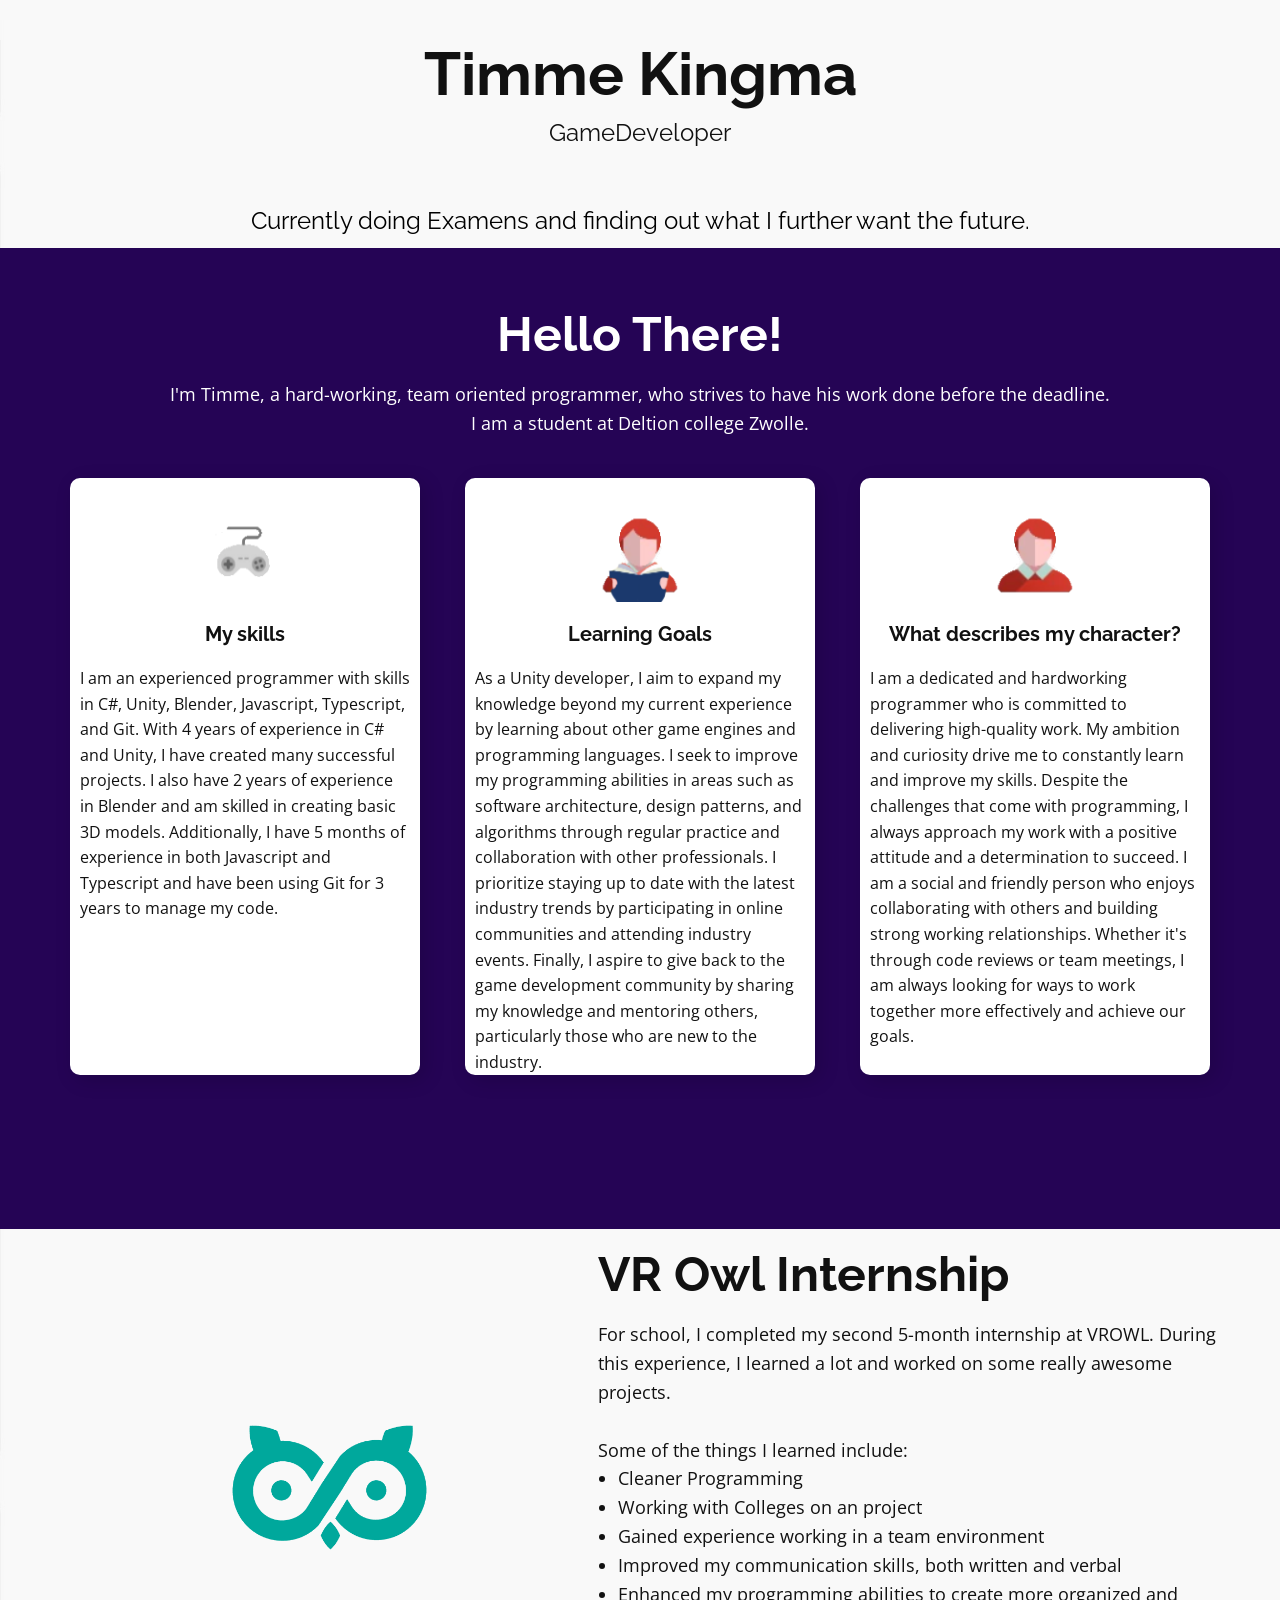
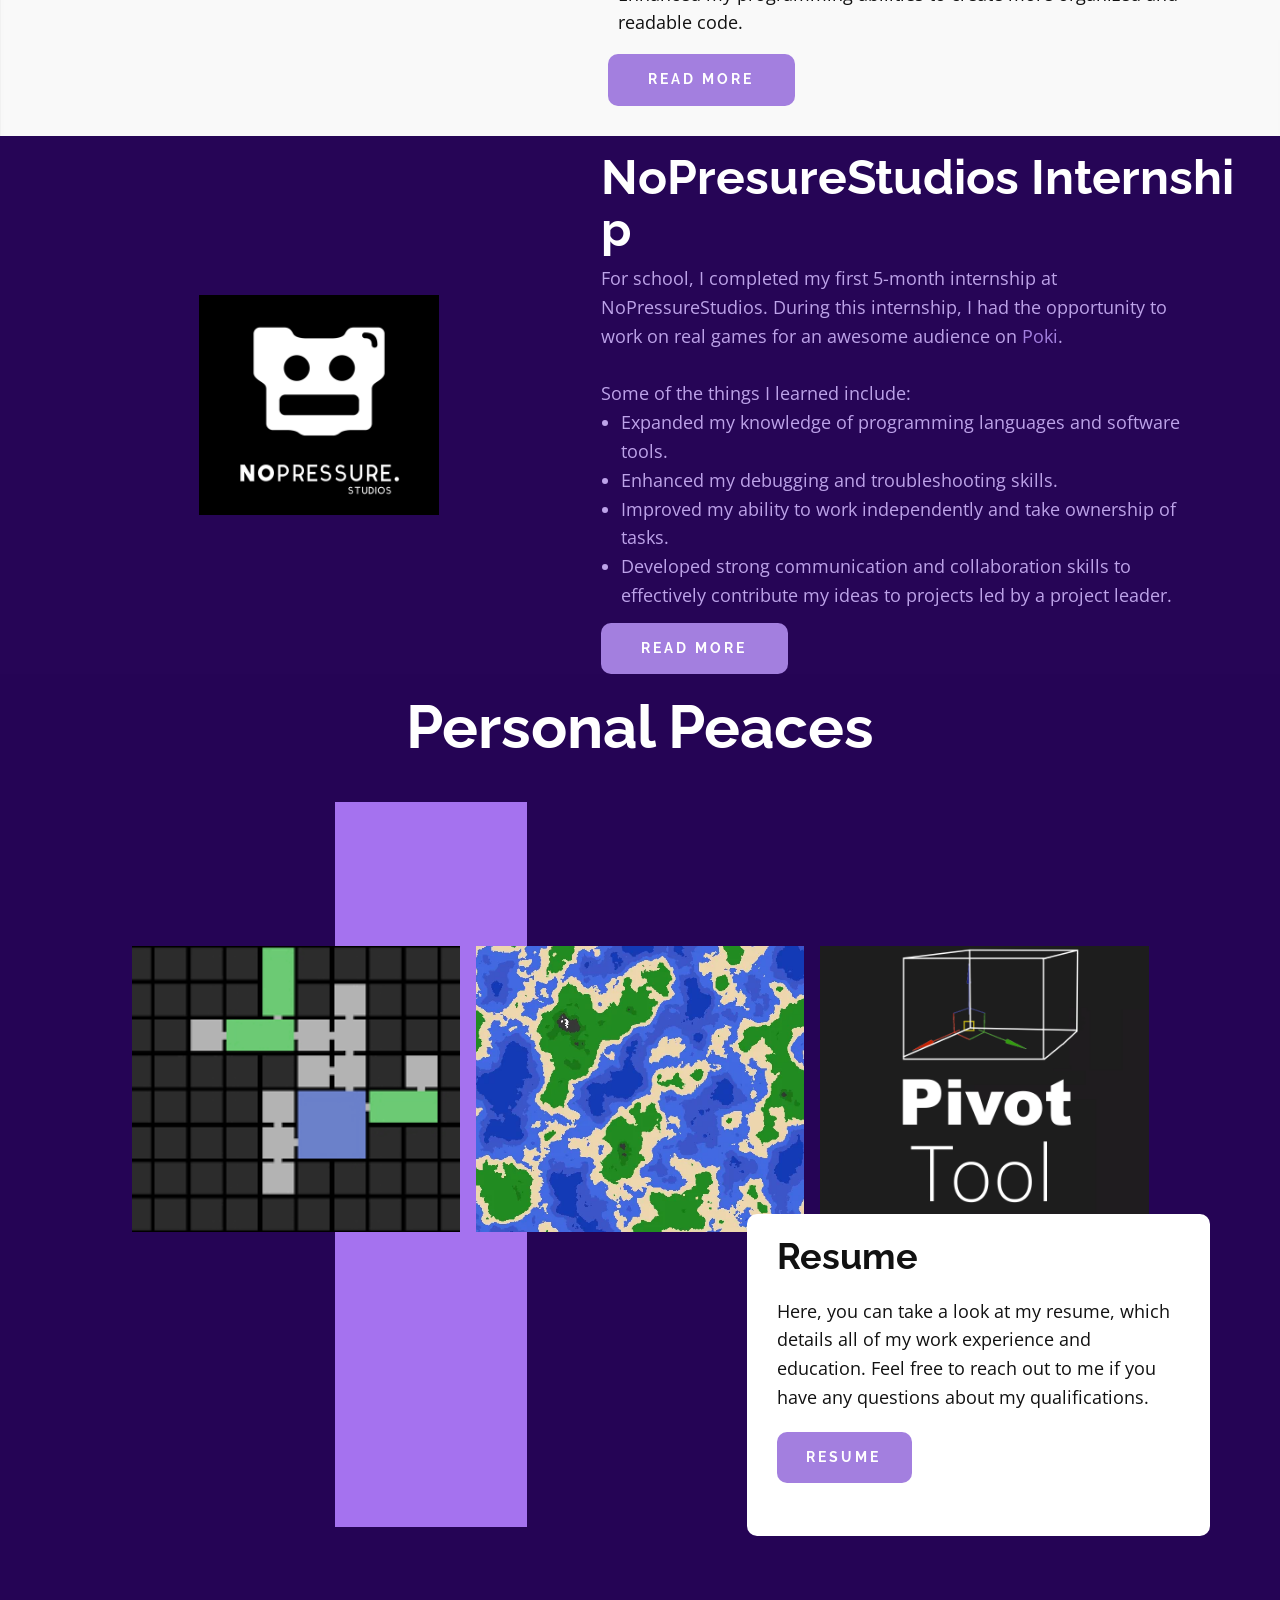
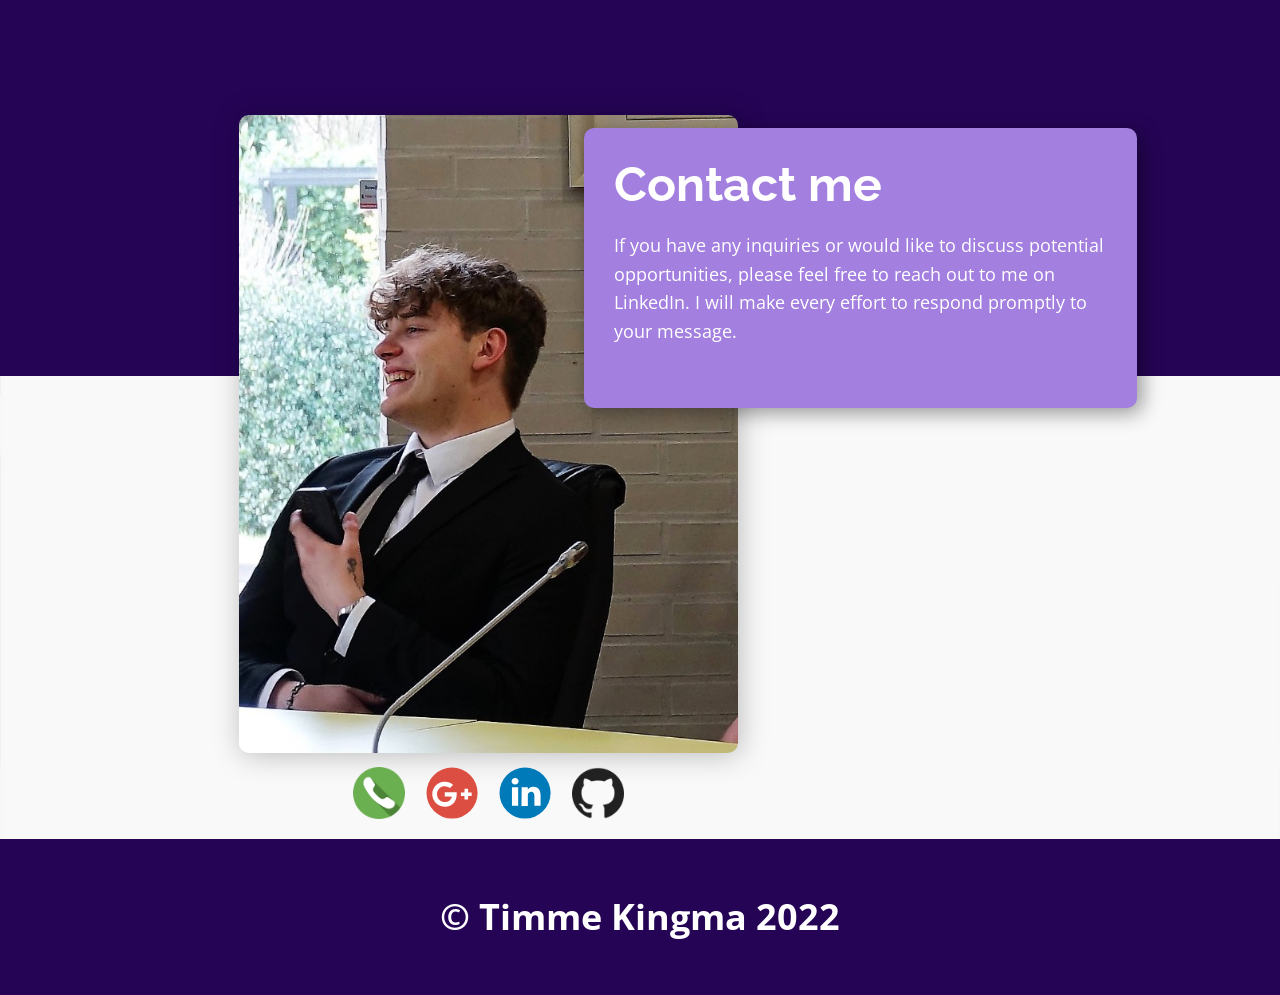
==== commit 6d0522aa: "footers" ====
--- a/Home.html
+++ b/Home.html
@@ -27,22 +27,15 @@
     <meta name="theme-color" content="#a37fdf">
     <meta property="og:title" content="Home">
     <meta property="og:type" content="website">
-    <body class="u-body u-xl-mode"><header class="u-align-left u-clearfix u-header u-white u-header" id="sec-ab9d"><div class="u-align-left u-clearfix u-sheet u-sheet-1"></div></header>
+    <body class="u-body u-xl-mode"><header class="u-align-right u-clearfix u-header u-white u-header" id="sec-ab9d"><div class="u-align-right u-clearfix u-sheet u-sheet-1"></div></header>
       <section id="sidebar">
         <div class="inner">
           <nav>
             <ul>
-      <li><a href="#carousel_2505">Welcome</a></li>
-      <li><a href="#sec-d8f7">InternShip Projects</a></li>
-      <li><a href="#carousel_6ce3">Personal Projects</a></li>
-      <li><a href="#sec-eec9">Contact Me</a></li>
-      <li><a href=" "></a></li>
-      <li><a href=" "></a></li>
-      <li><a href=" "></a></li>
-      <li><a href=" "></a></li>
-      <li><a href=" "></a></li>
-      <li><a href=" "></a></li>
-      <li><a href=" "></a></li>
+      <li><a href="#sec-d402">Welcome</a></li>
+      <li><a href="#sec-f0a5">InternShips</a></li>
+      <li><a href="#carousel_efe0">Personal Projects</a></li>
+      <li><a href="#carousel_581b">Contact Me</a></li>
     </ul>
     </nav>
     </div>
@@ -162,7 +155,7 @@
             </div>
             <div class="u-effect-fade u-gallery-item u-gallery-item-2" data-image-width="462" data-image-height="417" data-href="Project-2.html" title="Project 2" data-target="_blank">
               <div class="u-back-slide" data-image-width="626" data-image-height="626">
-                <img class="u-back-image u-expanded" src="images/music-player-app-interface-set_23-2148547854.jpg">
+                <img class="u-back-image u-expanded" src="images/generated map.png">
               </div>
               <div class="u-over-slide u-shading u-over-slide-2">
                 <h3 class="u-gallery-heading"></h3>
--- a/nicepage.css
+++ b/nicepage.css
@@ -41756,7 +41756,7 @@
   overflow-x: hidden;
   overflow-y: auto;
   position: fixed;
-  text-align: left;
+  text-align: right;
   top: 0;
   width: 14.5em;
   z-index: 10000;
@@ -42033,7 +42033,7 @@
           line-height: 3.5em;
           overflow: hidden;
           padding: 0;
-          text-align: center;
+          text-align: right;
           top: 0;
           width: 100%;
       }
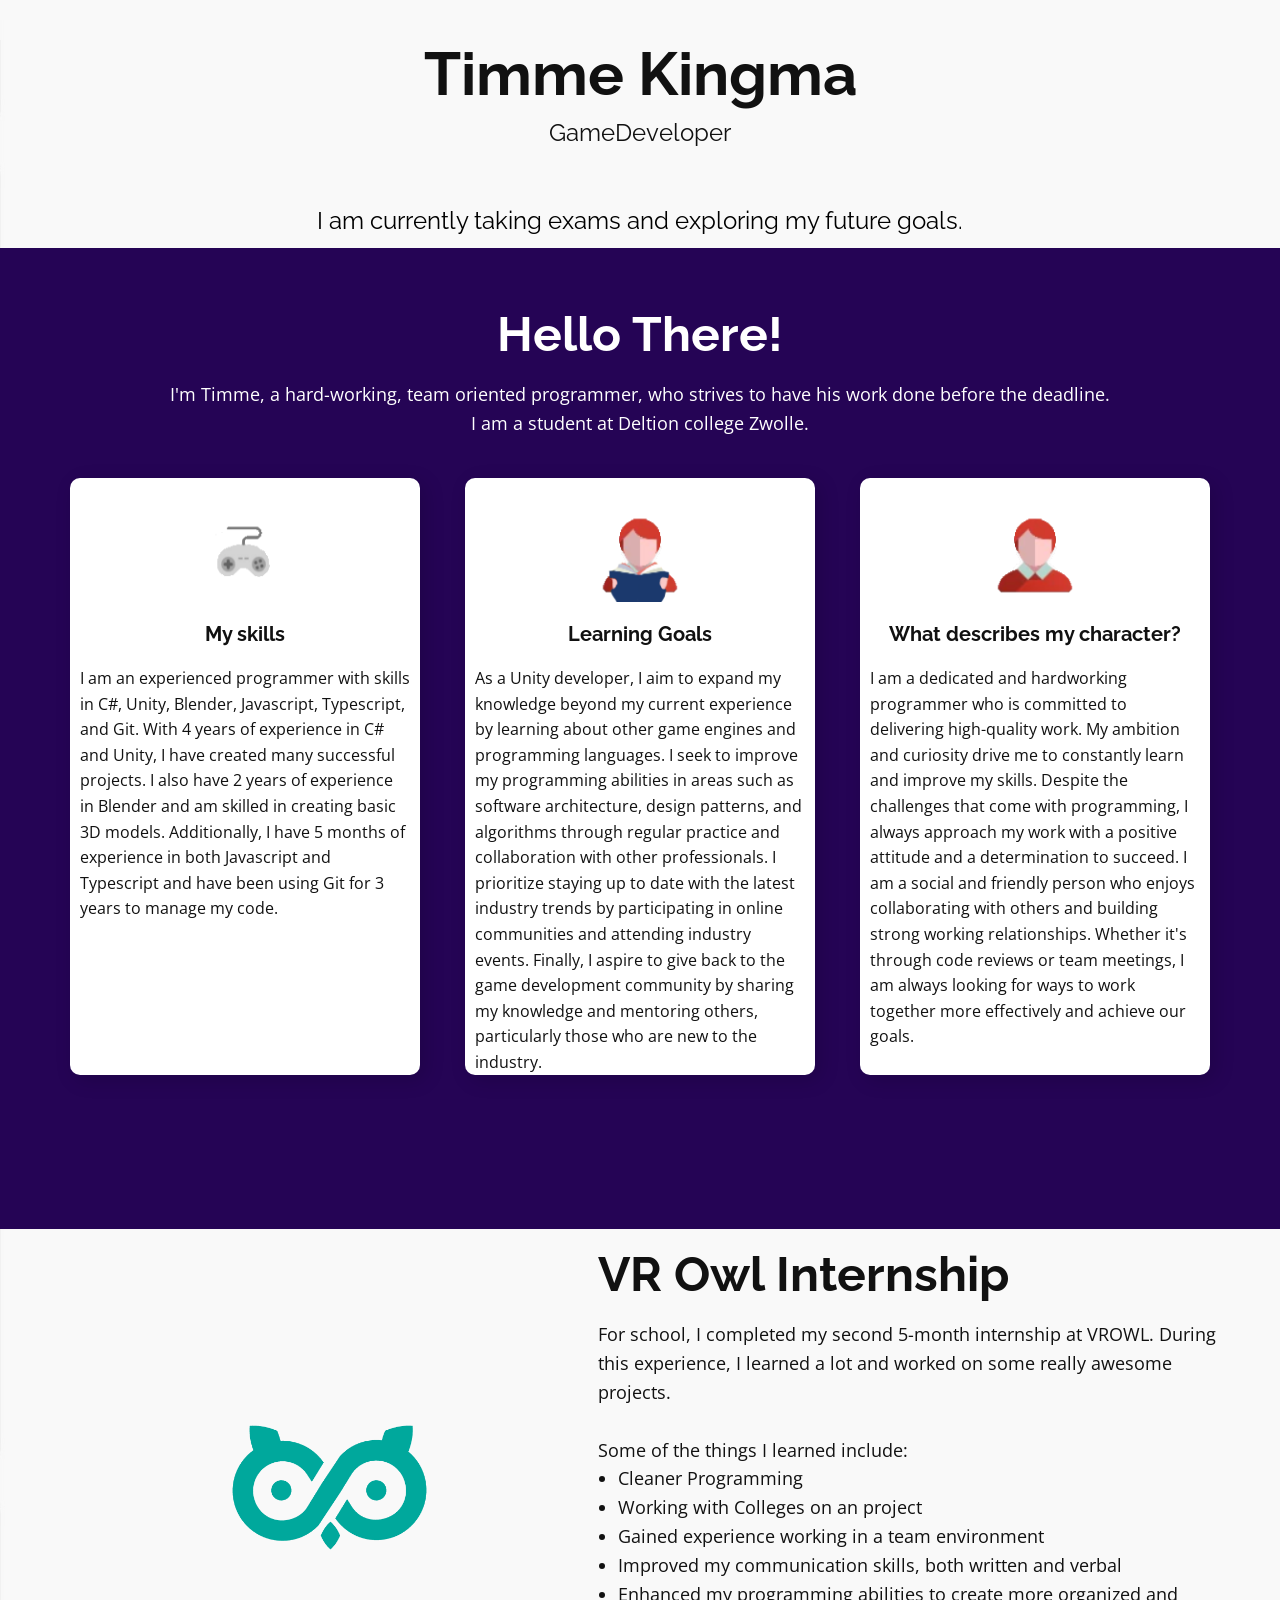
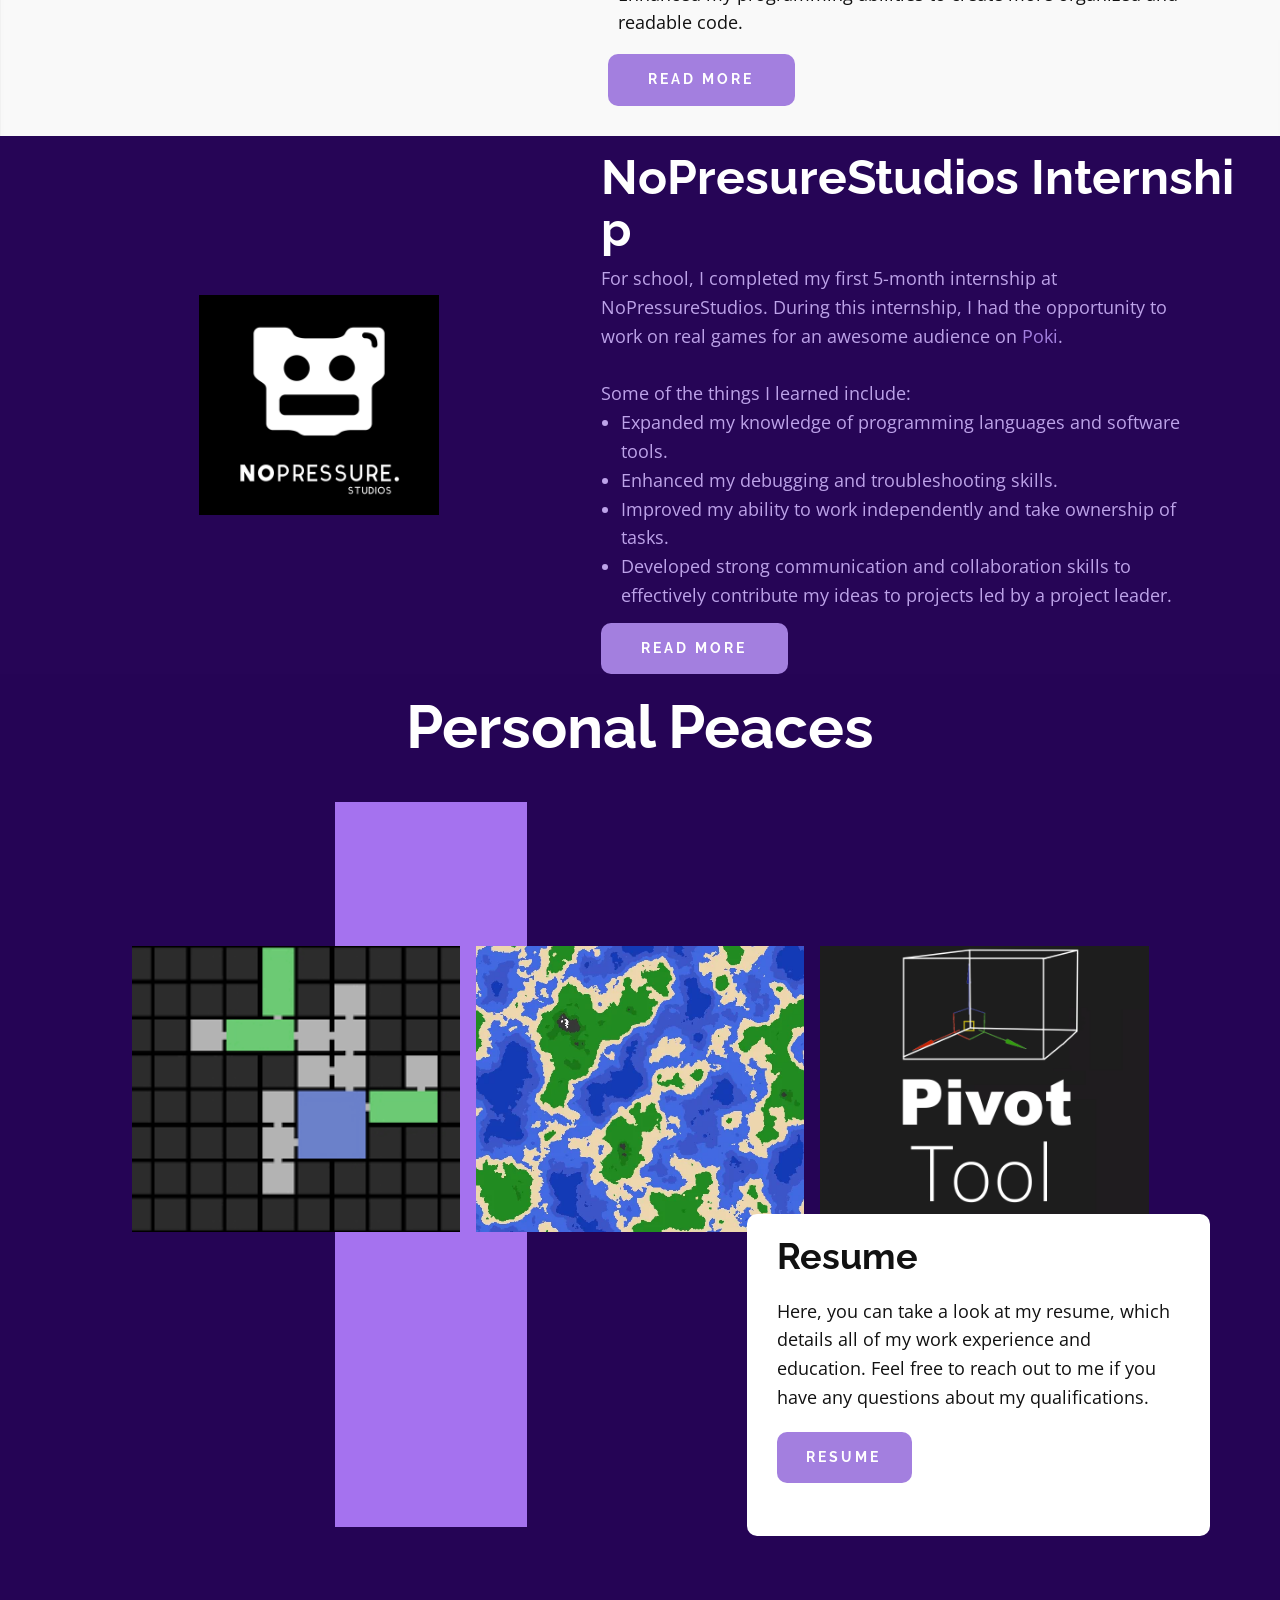
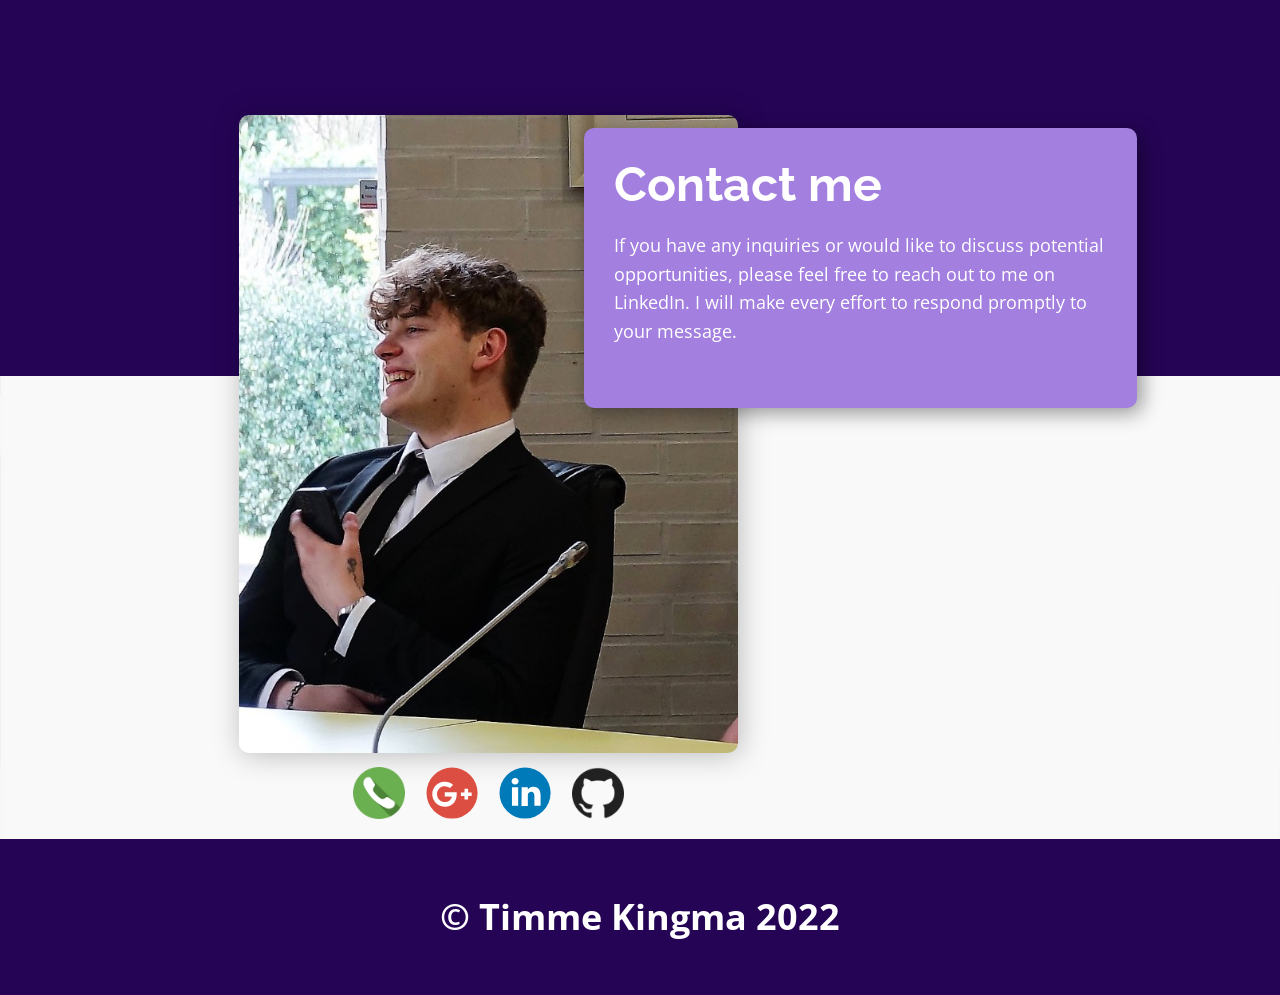
==== commit ca609dcf: "update" ====
--- a/Home.html
+++ b/Home.html
@@ -46,7 +46,7 @@
       <div class="u-clearfix u-sheet u-sheet-1">
         <h1 class="u-align-center u-text u-text-1" data-lang-en="Mobile App Development">Timme Kingma</h1>
         <h4 class="u-align-center u-text u-text-2">GameDeveloper</h4>
-        <h4 class="u-align-center u-text u-text-black u-text-3"> Currently doing Examens and finding out what I further want the future.</h4>
+        <h4 class="u-align-center u-text u-text-black u-text-3"> I am currently taking exams and exploring my future goals.</h4>
       </div>
     </section>
     <section class="u-align-center u-clearfix u-palette-5-base u-section-2" id="carousel_d2df">
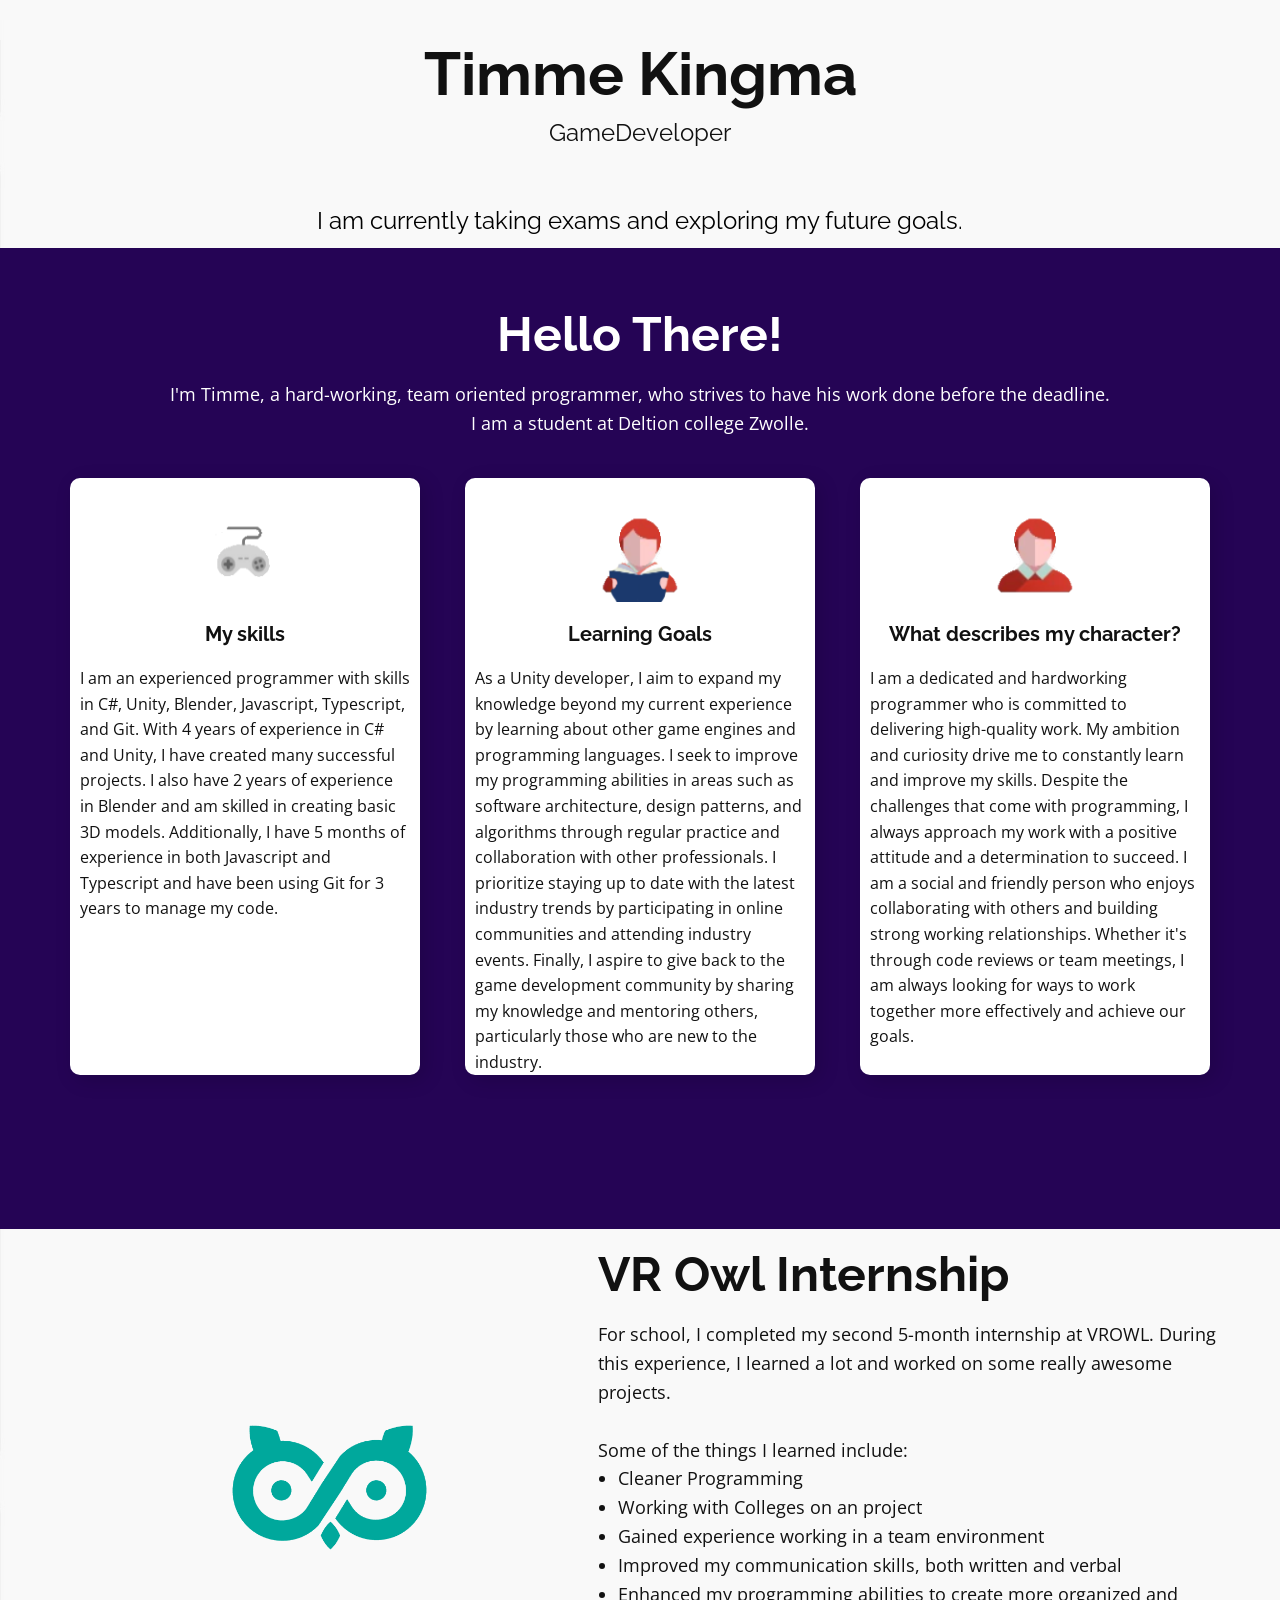
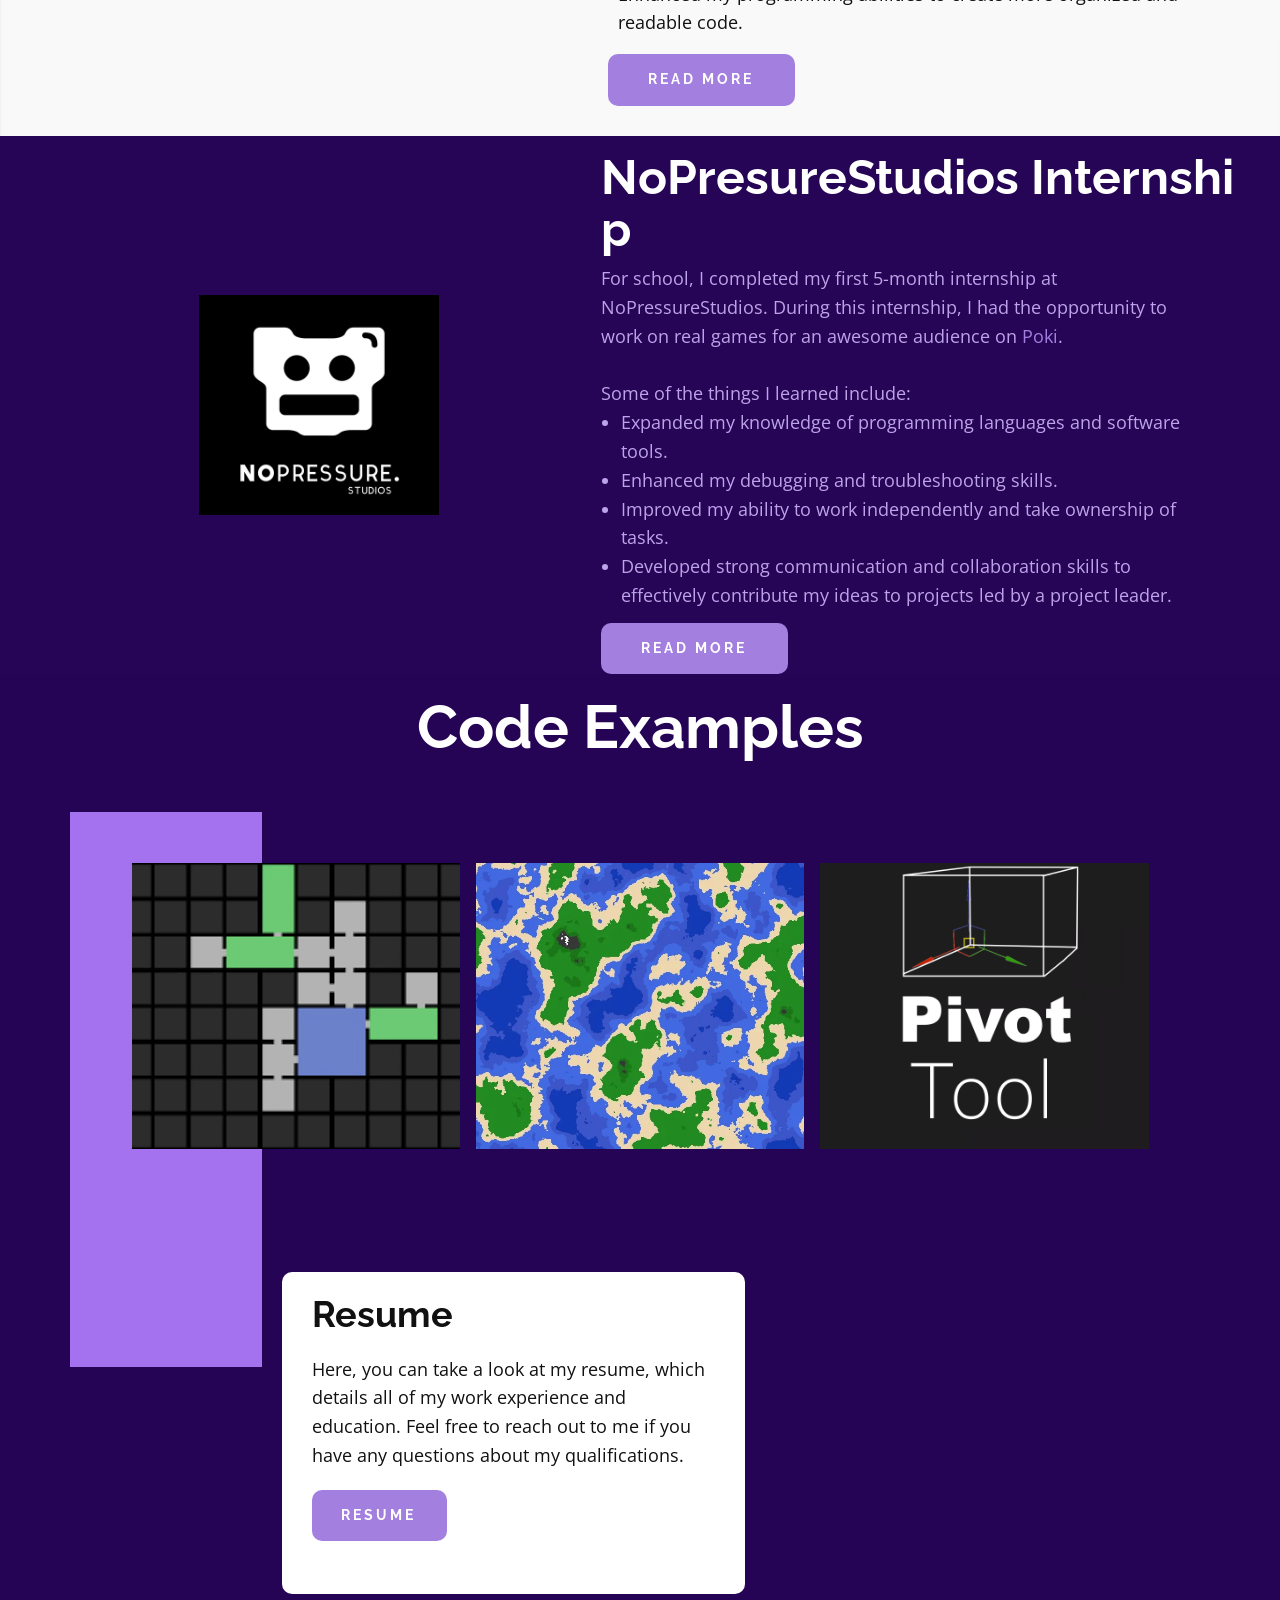
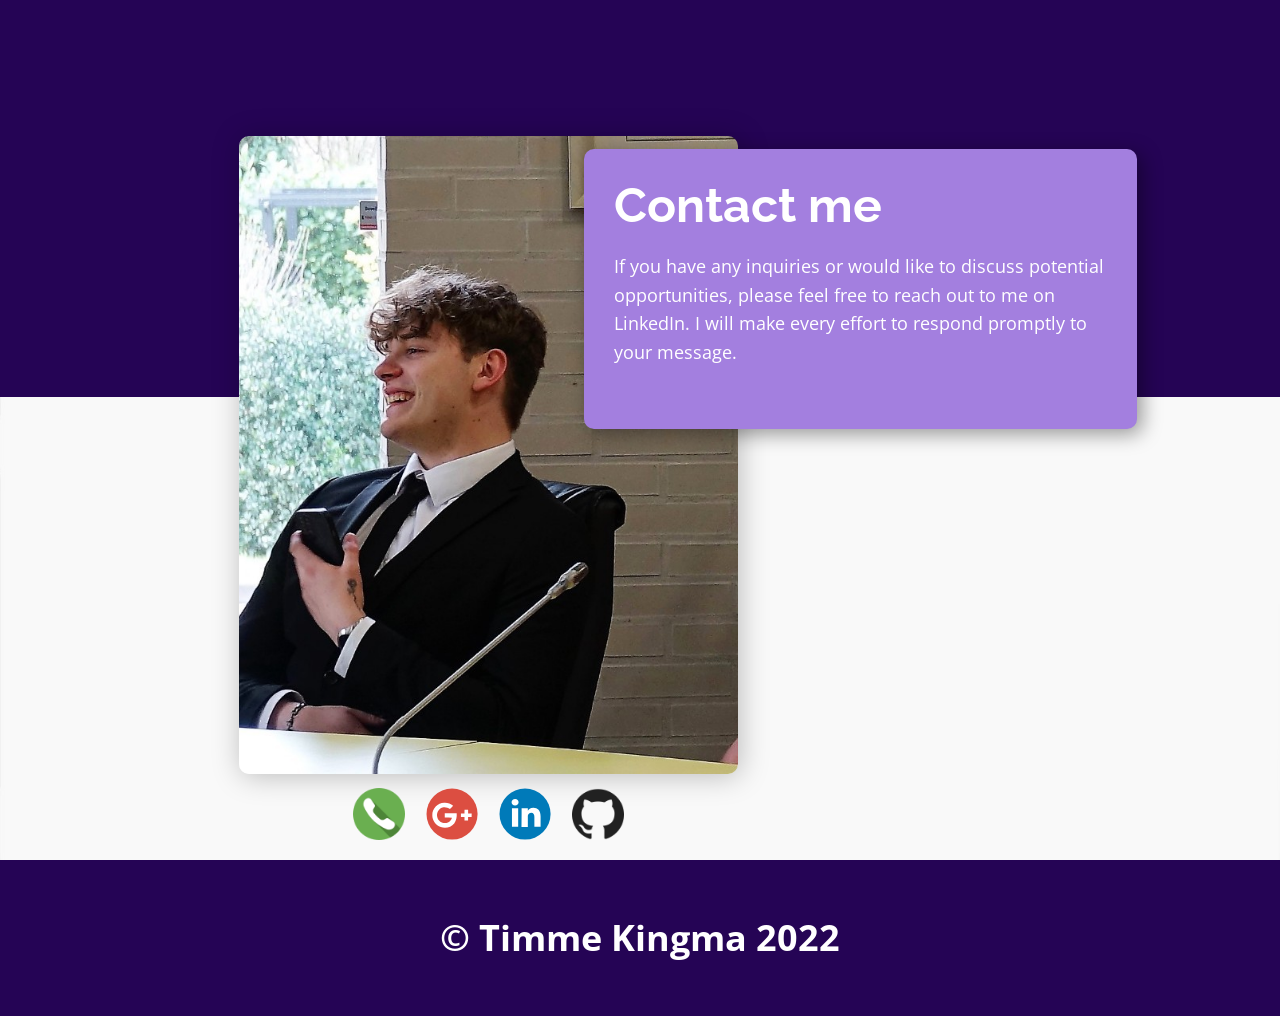
==== commit f3c0a952: "Code Examples" ====
--- a/Home.html
+++ b/Home.html
@@ -34,7 +34,7 @@
             <ul>
       <li><a href="#sec-d402">Welcome</a></li>
       <li><a href="#sec-f0a5">InternShips</a></li>
-      <li><a href="#carousel_efe0">Personal Projects</a></li>
+      <li><a href="#carousel_efe0">Code Examples</a></li>
       <li><a href="#carousel_581b">Contact Me</a></li>
     </ul>
     </nav>
@@ -140,7 +140,7 @@
     </section>
     <section class="u-clearfix u-palette-5-base u-section-5" id="carousel_efe0">
       <div class="u-clearfix u-sheet u-sheet-1">
-        <h2 class="u-align-center u-text u-text-body-alt-color u-text-1" data-lang-en="What We Do">Personal P​eaces</h2>
+        <h2 class="u-align-center u-text u-text-body-alt-color u-text-1" data-lang-en="What We Do">Code Examples</h2>
         <div class="u-palette-5-light-1 u-shape u-shape-rectangle u-shape-1"></div>
         <div class="u-expanded-width-xs u-gallery u-layout-grid u-lightbox u-no-transition u-show-text-on-hover u-gallery-1">
           <div class="u-gallery-inner u-gallery-inner-1">
--- a/nicepage.css
+++ b/nicepage.css
@@ -41746,8 +41746,7 @@
 
  /*begin-variables base-font-size*/ 
  html { font-size: 16px; }
- /*end-variables base-font-size*/
- #sidebar {
+ - #sidebar {
   padding: 2.5em 2.5em 0.5em 2.5em ;
   background: #F9F9F9;
   cursor: default;
--- a/Home.css
+++ b/Home.css
@@ -420,10 +420,20 @@
     min-height: 545px;
   }
 
+  .u-section-3 .u-layout-cell-2 {
+    min-height: 459px;
+  }
+
   .u-section-3 .u-container-layout-2 {
     padding-left: 40px;
     padding-right: 40px;
   }
+
+  .u-section-3 .u-btn-1 {
+    margin-top: 18px;
+    margin-bottom: -1px;
+    margin-left: 174px;
+  }
 }
 
 @media (max-width: 575px) {
@@ -435,6 +445,10 @@
     min-height: 343px;
   }
 
+  .u-section-3 .u-layout-cell-2 {
+    min-height: 538px;
+  }
+
   .u-section-3 .u-container-layout-2 {
     padding-left: 30px;
     padding-right: 30px;
@@ -442,6 +456,10 @@
 
   .u-section-3 .u-text-1 {
     font-size: 2.25rem;
+  }
+
+  .u-section-3 .u-btn-1 {
+    margin-left: 84px;
   }
 } .u-section-4 {
   background-image: url("images/vbvbbv.jpg");
@@ -562,13 +580,18 @@
   }
 
   .u-section-4 .u-layout-cell-2 {
-    min-height: 593px;
+    min-height: 638px;
   }
 
   .u-section-4 .u-container-layout-2 {
     padding-top: 55px;
     padding-right: 270px;
   }
+
+  .u-section-4 .u-text-1 {
+    width: auto;
+    margin-right: 96px;
+  }
 }
 
 @media (max-width: 767px) {
@@ -586,11 +609,21 @@
   }
 
   .u-section-4 .u-layout-cell-2 {
-    min-height: 100px;
+    min-height: 683px;
   }
 
   .u-section-4 .u-container-layout-2 {
     padding: 50px 50px 50px 10px;
+  }
+
+  .u-section-4 .u-text-1 {
+    margin-right: 93px;
+  }
+
+  .u-section-4 .u-btn-2 {
+    margin-top: 11px;
+    margin-right: 146px;
+    margin-left: auto;
   }
 }
 
@@ -618,8 +651,8 @@
   }
 
   .u-section-4 .u-text-1 {
-    width: auto;
     margin-top: 0;
+    margin-right: 0;
     margin-left: 11px;
   }
 
@@ -636,6 +669,7 @@
 
   .u-section-4 .u-btn-2 {
     margin-top: 23px;
+    margin-right: 0;
     margin-left: 111px;
   }
 } .u-section-5 {
@@ -643,7 +677,7 @@
 }
 
 .u-section-5 .u-sheet-1 {
-  min-height: 939px;
+  min-height: 959px;
 }
 
 .u-section-5 .u-text-1 {
@@ -655,15 +689,15 @@
 .u-section-5 .u-shape-1 {
   width: 192px;
   background-image: none;
-  height: 725px;
-  margin: 42px auto 0 265px;
+  height: 555px;
+  margin: 52px auto 0 0;
 }
 
 .u-section-5 .u-gallery-1 {
   width: 1017px;
   height: 286px;
   grid-gap: 10px 10px;
-  margin: -581px auto 0;
+  margin: -504px auto 0;
 }
 
 .u-section-5 .u-gallery-inner-1 {
@@ -701,7 +735,7 @@
   min-height: 322px;
   height: auto;
   background-image: none;
-  margin: -18px 0 0 auto;
+  margin: 123px auto 0 212px;
 }
 
 .u-section-5 .u-container-layout-1 {
@@ -731,8 +765,8 @@
 
 .u-section-5 .u-gallery-item-4 {
   margin-left: 0;
-  margin-top: 77px;
-  margin-bottom: 0;
+  margin-top: 20px;
+  margin-bottom: 20px;
 }
 
 .u-section-5 .u-over-slide-4 {
@@ -742,13 +776,14 @@
 
 @media (max-width: 1199px) {
   .u-section-5 .u-sheet-1 {
-    min-height: 917px;
+    min-height: 986px;
   }
 
   .u-section-5 .u-gallery-1 {
-    grid-gap: 10px;
     width: 940px;
     height: 264px;
+    margin-top: -458px;
+    margin-right: -19px;
   }
 
   .u-section-5 .u-gallery-inner-1 {
@@ -756,7 +791,7 @@
   }
 
   .u-section-5 .u-group-1 {
-    margin-top: 4px;
+    margin-top: 125px;
     height: auto;
   }
 
@@ -773,12 +808,13 @@
 
 @media (max-width: 991px) {
   .u-section-5 .u-sheet-1 {
-    min-height: 1274px;
+    min-height: 1343px;
   }
 
   .u-section-5 .u-gallery-1 {
     width: 720px;
     height: 621px;
+    margin-right: 0;
   }
 
   .u-section-5 .u-gallery-inner-1 {
@@ -787,7 +823,6 @@
 
   .u-section-5 .u-group-1 {
     margin-top: 32px;
-    margin-right: auto;
   }
 
   .u-section-5 .u-gallery-item-4 {
@@ -798,7 +833,18 @@
 
 @media (max-width: 767px) {
   .u-section-5 .u-sheet-1 {
-    min-height: 2067px;
+    min-height: 2136px;
+  }
+
+  .u-section-5 .u-text-1 {
+    width: auto;
+    margin-top: -3px;
+    margin-right: 39px;
+    margin-left: 0;
+  }
+
+  .u-section-5 .u-shape-1 {
+    margin-top: 65px;
   }
 
   .u-section-5 .u-gallery-1 {
@@ -812,6 +858,7 @@
 
   .u-section-5 .u-group-1 {
     margin-top: 39px;
+    margin-left: 77px;
   }
 
   .u-section-5 .u-container-layout-1 {
@@ -826,24 +873,22 @@
 
 @media (max-width: 575px) {
   .u-section-5 .u-sheet-1 {
-    min-height: 1551px;
+    min-height: 1480px;
   }
 
   .u-section-5 .u-text-1 {
-    width: auto;
-    margin-top: 12px;
+    margin-top: -57px;
     margin-left: 23px;
     margin-right: 23px;
   }
 
   .u-section-5 .u-shape-1 {
-    margin-top: 12px;
+    margin-top: 89px;
     margin-left: -34px;
   }
 
   .u-section-5 .u-gallery-1 {
-    grid-gap: 10px 10px;
-    margin-top: -695px;
+    margin-top: -604px;
     height: 898px;
     margin-right: initial;
     margin-left: initial;
@@ -851,12 +896,19 @@
   }
 
   .u-section-5 .u-group-1 {
-    width: 340px;
-    margin-top: 1033px;
+    min-height: 337px;
+    margin-top: 100px;
+    margin-right: initial;
+    margin-left: initial;
+    width: auto;
   }
 
   .u-section-5 .u-text-2 {
     font-size: 1.5rem;
+  }
+
+  .u-section-5 .u-gallery-item-4 {
+    margin-top: -2648px;
   }
 } .u-section-6 {
   background-image: url("images/dff.jpg");
@@ -867,8 +919,7 @@
 .u-section-6 .u-shape-1 {
   height: 363px;
   background-image: none;
-  margin-top: 0;
-  margin-bottom: 0;
+  margin: 0;
 }
 
 .u-section-6 .u-image-1 {
@@ -929,76 +980,87 @@
 }
 
 @media (max-width: 1199px) {
-   .u-section-6 {
-    min-height: 681px;
+  .u-section-6 .u-shape-1 {
+    margin-right: initial;
+    margin-left: initial;
   }
 
   .u-section-6 .u-image-1 {
-    margin-left: calc(((100% - 940px) / 2) + 169px);
+    margin-top: -254px;
+    margin-left: calc(((100% - 940px) / 2) + 129px);
   }
 
   .u-section-6 .u-group-1 {
-    margin-right: calc(((100% - 940px) / 2) + 73px);
+    margin-top: -705px;
+    margin-right: calc(((100% - 940px) / 2));
     height: auto;
   }
 
   .u-section-6 .u-social-icons-1 {
-    min-width: 164px;
+    margin-top: 433px;
+    margin-left: auto;
   }
 }
 
 @media (max-width: 991px) {
-   .u-section-6 {
-    min-height: 522px;
-  }
-
   .u-section-6 .u-image-1 {
-    margin-left: calc(((100% - 720px) / 2) + 169px);
+    margin-top: -386px;
+    margin-left: calc(((100% - 720px) / 2));
   }
 
   .u-section-6 .u-group-1 {
-    margin-right: calc(((100% - 720px) / 2) + 73px);
+    margin-top: -161px;
+    margin-right: calc(((100% - 720px) / 2) + -13px);
+  }
+
+  .u-section-6 .u-social-icons-1 {
+    margin-top: 20px;
   }
 }
 
 @media (max-width: 767px) {
-   .u-section-6 {
-    min-height: 392px;
-  }
-
   .u-section-6 .u-image-1 {
-    margin-left: calc(((100% - 540px) / 2) + 41px);
+    margin-top: -396px;
+    margin-left: calc(((100% - 540px) / 2) + -14px);
   }
 
   .u-section-6 .u-group-1 {
-    width: 540px;
-    margin-right: calc(((100% - 540px) / 2));
+    width: 471px;
+    min-height: 265px;
+    margin-top: -136px;
+    margin-right: calc(((100% - 540px) / 2) + -31px);
   }
 
   .u-section-6 .u-container-layout-1 {
+    padding-top: 15px;
     padding-left: 20px;
     padding-right: 20px;
   }
+
+  .u-section-6 .u-text-1 {
+    margin-top: 0;
+  }
 }
 
 @media (max-width: 575px) {
-   .u-section-6 {
-    min-height: 44px;
-  }
-
   .u-section-6 .u-image-1 {
     width: 340px;
     height: 435px;
-    margin-left: calc(((100% - 340px) / 2));
+    margin-top: -363px;
+    margin-left: auto;
   }
 
   .u-section-6 .u-group-1 {
     width: 340px;
-    margin-top: -422px;
-    margin-right: calc(((100% - 340px) / 2));
+    margin-top: 10px;
+    margin-right: auto;
   }
 
   .u-section-6 .u-container-layout-1 {
     padding-top: 0;
   }
+
+  .u-section-6 .u-social-icons-1 {
+    margin-top: 29px;
+  }
 }
